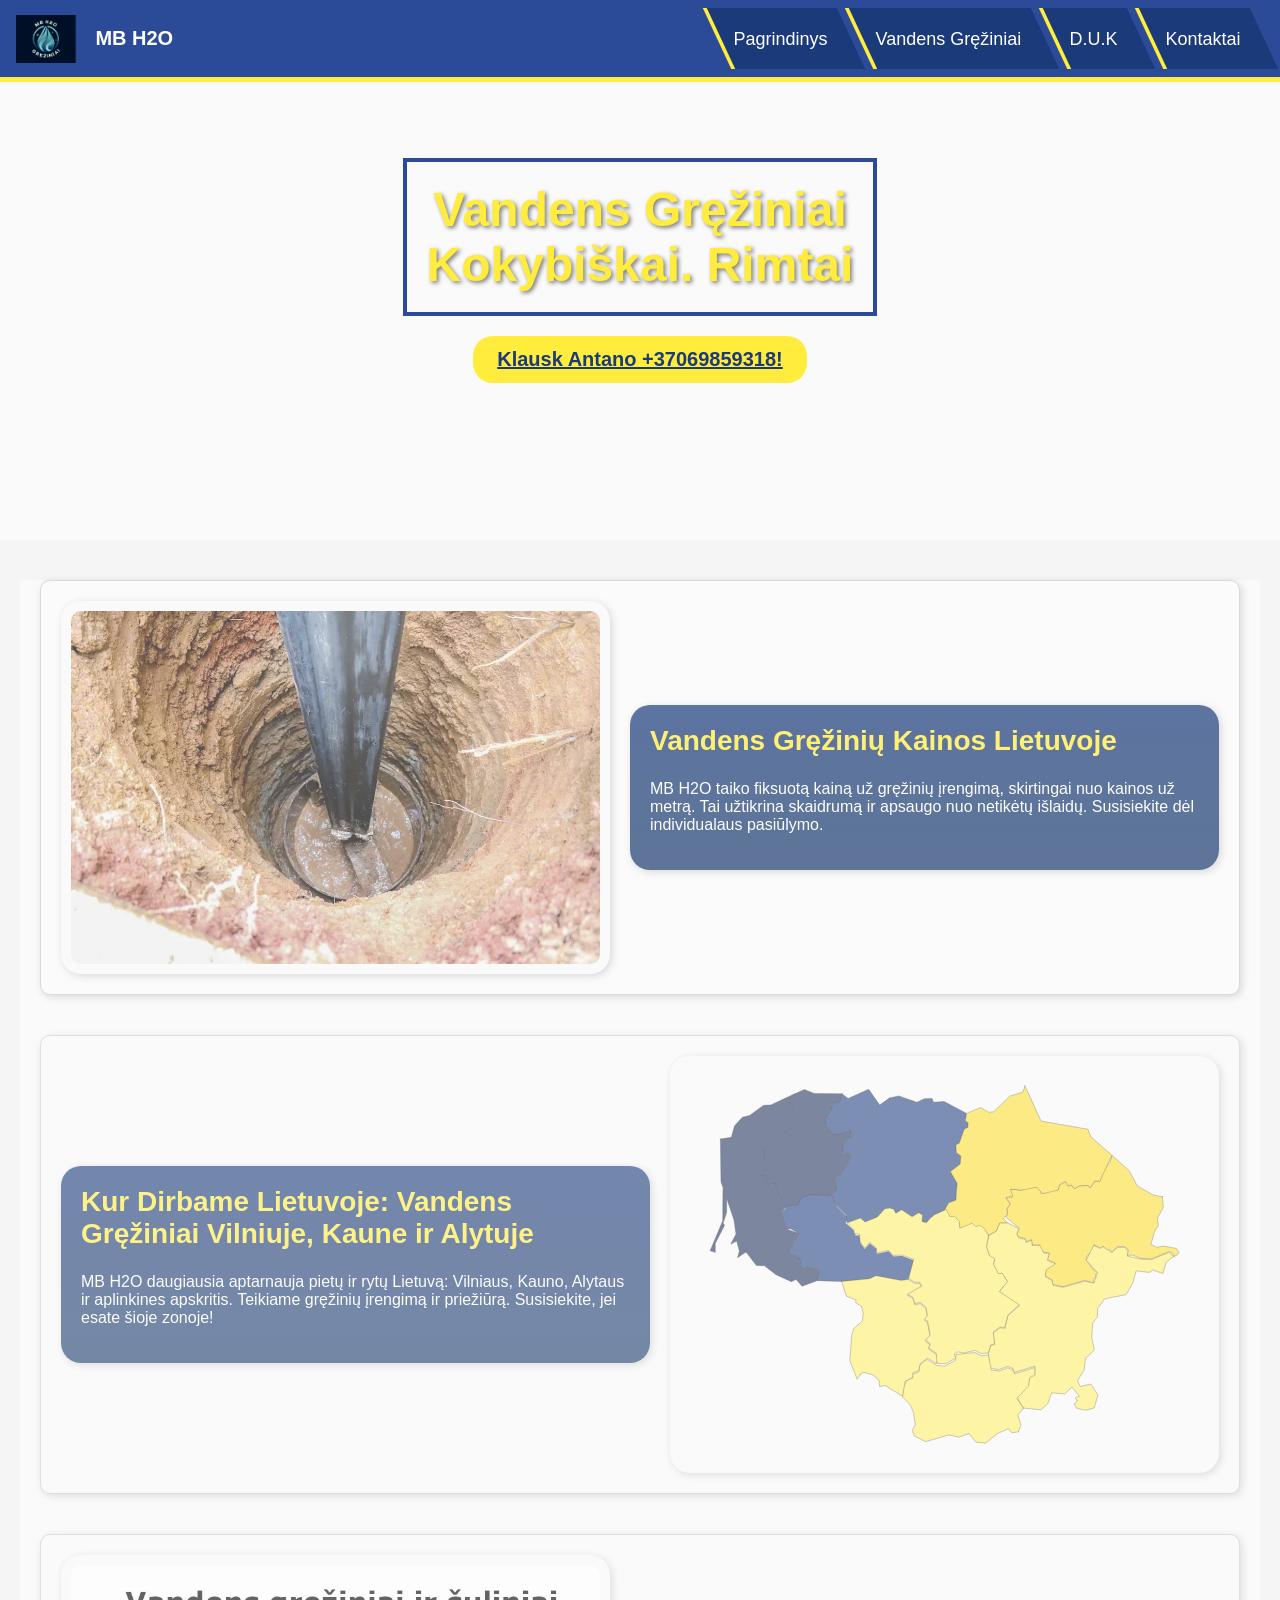
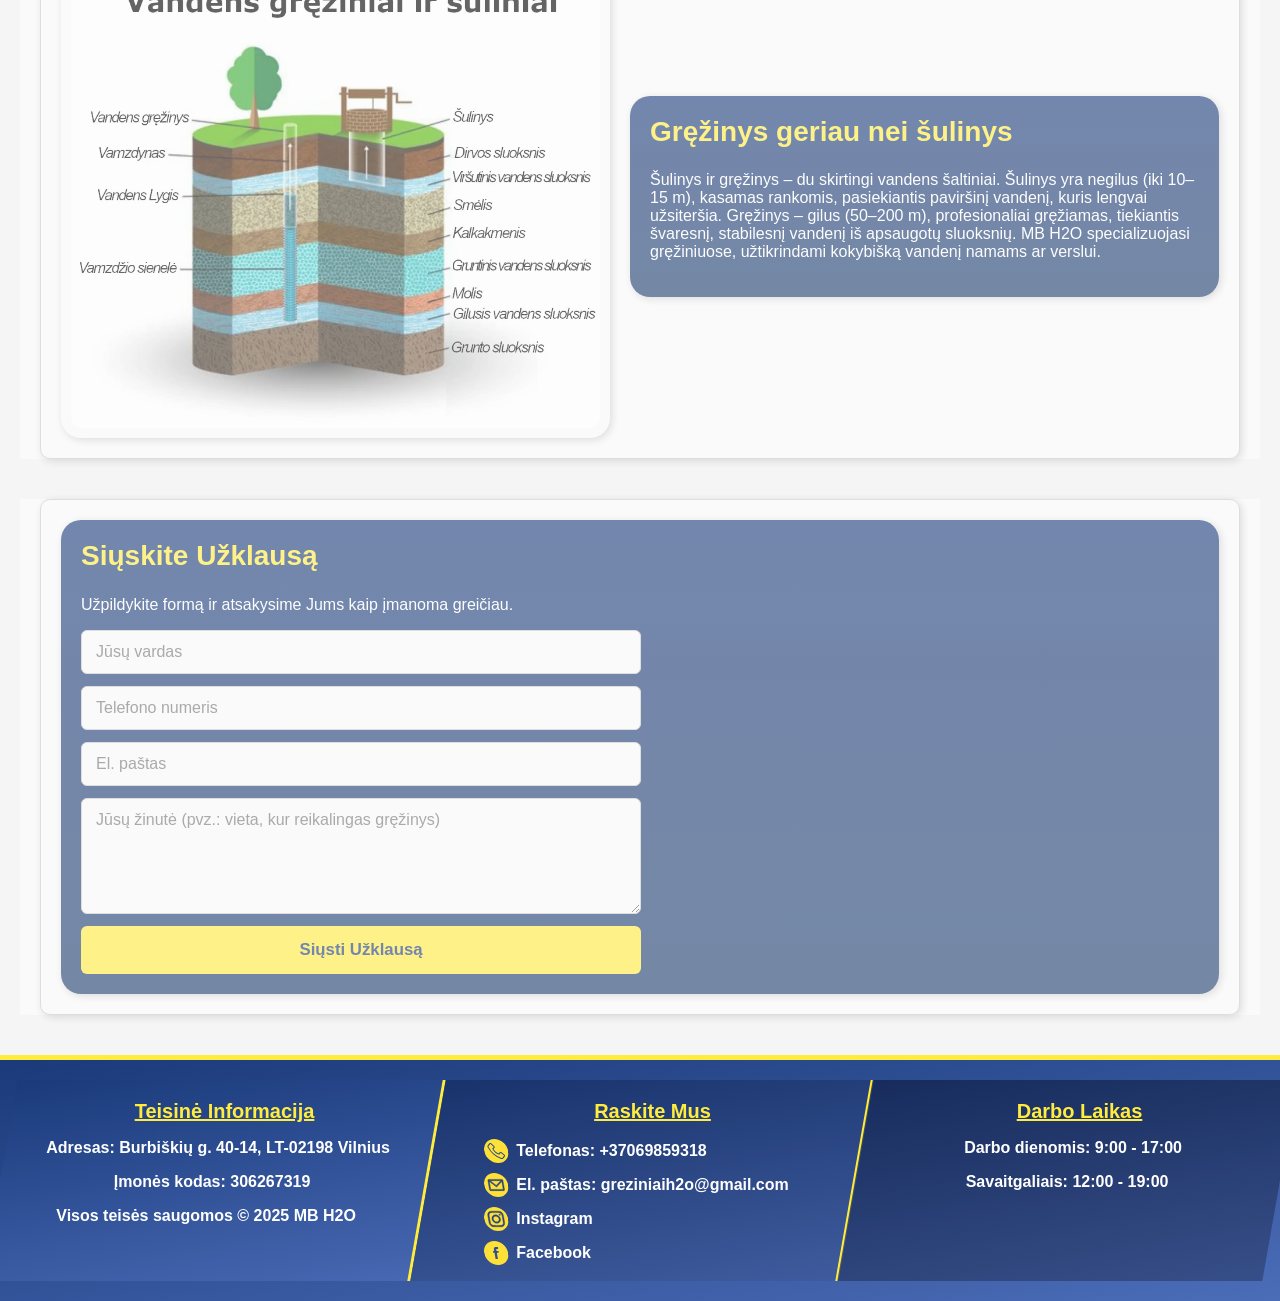
==== index.html @ 1c76504a "MB H2O website rescued from mb-h2o.lt hosting Static mirror of the original site with php links conv" ====
<!DOCTYPE html>
<html lang="lt">
<head>
    <meta charset="UTF-8">
    <meta name="viewport" content="width=device-width, initial-scale=1.0">
    <title>MB H2O | Vandens Gręžiniai pigia kaina (pigiai) Lietuvoje.</title>
    <meta name="description" content="MB H2O teikia profesionalius vandens gręžinių įrengimo paslaugas pietų ir rytų Lietuvoje.
        Fiksuotos kainos, švarus vanduo namams ir verslui. Susisiekite!">
    <link rel="stylesheet" href="styles.css?v=1784762418">
</head>
<body>
    <header id="header">
    <div class="logo">
        <img src="assets/images/logo.png" alt="MB H2O Logo">
        <h1>MB H2O</h1>
    </div>
    <nav>
        <div class="menu-toggle">
            <img src="assets/images/icons/menu-icon.svg" alt="Menu Toggle">
        </div>
        <ul>
            <li><a href="index.html#home"><span>Pagrindinys</span></a></li>
            <li><a href="index.html#services"><span>Vandens Gręžiniai</span></a></li>
            <li><a href="faq.html#faq"><span>D.U.K</span></a></li>
            <li><a href="index.html#contact"><span>Kontaktai</span></a></li>
        </ul>
    </nav>
</header>
    <main id="home">
        <section class="hero">
            <div class="hero-title">Vandens Gręžiniai<br>Kokybiškai. Rimtai</div>
            <a href="tel:+37069859318" class="call-to-action">Klausk Antano +37069859318!</a>
        </section>

        <section class="sections" id="services">
            <div class="section-container scale-up-section">
    <div class="section">
        <div class="media">
            <div class="media-container">
                <img src="assets/images/well-prices.webp" alt="Vandens Gręžinių Kainos Lietuvoje" class="animate-scale-up animate-slide-in-right">
            </div>
        </div>
        <div class="text-content">
            <h2 class="animate-slide-in-left">Vandens Gręžinių Kainos Lietuvoje</h2>
            <p class="animate-slide-in-bottom">MB H2O taiko fiksuotą kainą už gręžinių įrengimą, skirtingai nuo kainos už metrą. Tai užtikrina skaidrumą ir apsaugo nuo netikėtų išlaidų. Susisiekite dėl individualaus pasiūlymo.</p>
        </div>
    </div>
</div>
<div class="section-container scale-up-section">
    <div class="section">
        <div class="media">
            <div class="media-container">
                <img src="assets/images/map.svg" alt="Kur Dirbame Lietuvoje: Vandens Gręžiniai Vilniuje, Kaune ir Alytuje" class="animate-scale-up animate-slide-in-left">
            </div>
        </div>
        <div class="text-content">
            <h2 class="animate-slide-in-right">Kur Dirbame Lietuvoje: Vandens Gręžiniai Vilniuje, Kaune ir Alytuje</h2>
            <p class="animate-slide-in-bottom">MB H2O daugiausia aptarnauja pietų ir rytų Lietuvą: Vilniaus, Kauno, Alytaus ir aplinkines apskritis. Teikiame gręžinių įrengimą ir priežiūrą. Susisiekite, jei esate šioje zonoje!</p>
        </div>
    </div>
</div>
<div class="section-container scale-up-section">
    <div class="section">
        <div class="media">
            <div class="media-container">
                <img src="assets/images/well-differences.webp" alt="Gręžinys geriau nei šulinys" class="animate-scale-up animate-slide-in-left">
            </div>
        </div>
        <div class="text-content">
            <h2 class="animate-slide-in-right">Gręžinys geriau nei šulinys</h2>
            <p class="animate-slide-in-bottom">Šulinys ir gręžinys – du skirtingi vandens šaltiniai. Šulinys yra negilus (iki 10–15 m), kasamas rankomis, pasiekiantis paviršinį vandenį, kuris lengvai užsiteršia. Gręžinys – gilus (50–200 m), profesionaliai gręžiamas, tiekiantis švaresnį, stabilesnį vandenį iš apsaugotų sluoksnių. MB H2O specializuojasi gręžiniuose, užtikrindami kokybišką vandenį namams ar verslui.</p>
        </div>
    </div>
</div>
        </section>

        <section class="sections" id="uzklausa">
            <div class="section-container scale-up-section">
                <div class="section">
                    <div class="text-content" style="width: 100%;">
                        <h2>Siųskite Užklausą</h2>
                        <p>Užpildykite formą ir atsakysime Jums kaip įmanoma greičiau.</p>
                        <form class="contact-form" action="https://formsubmit.co/greziniaih2o@gmail.com" method="POST">
                            <input type="hidden" name="_subject" value="Užklausa iš mb-h2o.lt svetainės">
                            <input type="hidden" name="_template" value="table">
                            <input type="hidden" name="_next" value="https://mb-h2o.lt/aciu.html">
                            <input type="text" name="Vardas" placeholder="Jūsų vardas" required>
                            <input type="tel" name="Telefonas" placeholder="Telefono numeris">
                            <input type="email" name="El_pastas" placeholder="El. paštas" required>
                            <textarea name="Zinute" placeholder="Jūsų žinutė (pvz.: vieta, kur reikalingas gręžinys)" rows="5" required></textarea>
                            <button type="submit" class="contact-form-submit">Siųsti Užklausą</button>
                        </form>
                    </div>
                </div>
            </div>
        </section>
        <style>
            .contact-form { display: flex; flex-direction: column; gap: 12px; max-width: 560px; margin-top: 16px; }
            .contact-form input, .contact-form textarea {
                padding: 12px 14px; border: 1px solid #ccc; border-radius: 6px;
                font-family: inherit; font-size: 1rem; background: #fafafa;
            }
            .contact-form input:focus, .contact-form textarea:focus { outline: 2px solid #2b4b99; background: #ffffff; }
            .contact-form-submit {
                padding: 14px 20px; border: none; border-radius: 6px; cursor: pointer;
                background: #FFEC3D; color: #1a3a7a; font-weight: bold; font-size: 1.05rem;
            }
            .contact-form-submit:hover { background: #2b4b99; color: #ffffff; }
        </style>
    </main>

    <footer id="contact">
    <div class="footer-wrapper">
        <div class="footer-column">
            <h3>Teisinė Informacija</h3>
            <p>Adresas: Burbiškių g. 40-14, LT-02198 Vilnius</p>
            <p>Įmonės kodas: 306267319</p>
            <p>Visos teisės saugomos © 2025 MB H2O</p>
        </div>

        <div class="footer-column">
            <h3>Raskite Mus</h3>
            <ul>
                <li><img src="assets/images/icons/phone-svgrepo-com.svg" alt="Phone Icon" class="footer-icon">Telefonas: +37069859318</li>
                <li><img src="assets/images/icons/email-1-svgrepo-com.svg" alt="Email Icon" class="footer-icon"><a href="mailto:greziniaih2o@gmail.com" target="_blank" rel="noopener noreferrer">El. paštas: greziniaih2o@gmail.com</a></li>
                <li><img src="assets/images/icons/instagram-svgrepo-com.svg" alt="Instagram Icon" class="footer-icon"><a href="https://www.instagram.com/mbh2ogreziniai/#" target="_blank">Instagram</a></li>
                <li><img src="assets/images/icons/facebook-round-svgrepo-com.svg" alt="Facebook Icon" class="footer-icon"><a href="https://facebook.com/yourprofile">Facebook</a></li>
            </ul>
        </div>
        <div class="footer-column">
            <h3>Darbo Laikas</h3>
            <p>Darbo dienomis: 9:00 - 17:00</p>
            <p>Savaitgaliais: 12:00 - 19:00</p>
        </div>
    </div>
</footer>
    <script src="scripts.js?v=1784762418"></script>
    <script data-goatcounter="https://mbh2o.goatcounter.com/count" async src="https://gc.zgo.at/count.js"></script>
</body>
</html>
---- styles.css ----
/* Global styles */
html {
    scroll-behavior: smooth;
}

body {
    margin: 0;
    padding: 0;
    font-family: Arial, sans-serif;
    background-color: #f5f5f5; /* Slightly grayish white for side margins */
    color: #333;
}

/* Header */
header {
    position: fixed;
    top: 0;
    left: 0;
    width: 100%;
    background-color: #2b4b99; /* Less saturated navy blue */
    color: white;
    padding: 8px 16px; /* Reduced padding for smaller height */
    display: flex;
    justify-content: space-between;
    align-items: center;
    transition: opacity 0.3s ease;
    z-index: 1000;
    border-bottom: 5px solid #FFEC3D; /* Brighter yellow border */
    box-sizing: border-box; /* Include padding/borders in size */
    min-width: 100%; /* Ensure full width */
}

header.hidden {
    opacity: 0;
    pointer-events: none;
}

.logo {
    display: flex;
    align-items: center;
}

.logo img {
    height: 48px; /* Reduced logo height */
    margin-right: 12px;
}

.logo h1 {
    margin: 0;
    font-size: 20px; /* Reduced font size */
}

nav {
    flex: 0 1 auto; /* Allow nav to shrink if needed */
    max-width: 50%; /* Limit nav width to avoid squeezing logo */
    overflow: visible; /* Prevent clipping */
    position: relative; /* For absolute positioning of dropdown */
}

nav ul {
    list-style: none;
    margin: 0;
    padding: 0;
    display: flex;
    flex-wrap: wrap; /* Allow buttons to wrap if needed */
    overflow: visible; /* Prevent clipping */
}

nav ul li {
    margin-left: 8px; /* Reduced margin for more space */
}

nav ul li a {
    color: white;
    text-decoration: none;
    font-size: 18px; /* Increased font size */
    background-color: #1a3a7a; /* Darker blue background */
    border-left: 4px solid #FFEC3D; /* Yellow left border */
    padding: 8px 24px 8px 12px; /* Increased horizontal padding */
    transform: skewX(25deg); /* Left-leaning effect */
    display: inline-block;
    height: 45px; /* 70% of header height (~64px) */
    line-height: 45px; /* Center text vertically */
    vertical-align: middle;
}

nav ul li:last-child a {
    border-left: 4px solid #FFEC3D; /* Yellow left border */
    transform: skewX(25deg); /* Keep left-leaning skew */
    padding: 8px 24px 8px 12px; /* Match increased padding */
    height: 45px; /* Match reduced height */
    line-height: 45px; /* Match vertical centering */
}

nav ul li a span {
    display: inline-block;
    transform: skewX(-25deg); /* Counter skew for upright text */
    vertical-align: middle;
}

nav ul li:last-child a span {
    transform: skewX(-25deg); /* Consistent counter skew for upright text */
}

nav ul li a:hover {
    font-weight: bold;
    background-color: #0f2a5a; /* Slightly darker on hover */
}

.menu-toggle {
    display: none; /* Hidden by default (visible on mobile) */
}

.menu-toggle img {
    width: 32px;
    height: 32px;
    cursor: pointer;
}

/* Hero section */
.hero {
    position: relative;
    height: 60vh;
    background: url('assets/images/cover.jpg?v=<?php echo time(); ?>') no-repeat center center/cover; /* Updated cover image with cache-busting */
    display: flex;
    flex-direction: column; /* Stack title and call-to-action vertically */
    justify-content: center;
    align-items: center;
    text-align: center;
    max-width: 1400px; /* Limit width on desktop */
    margin: 0 auto; /* Center with side margins */
    background-color: #fafafa; /* Main content off-white */
}

.hero-title {
    color: #FFEC3D; /* Brighter yellow */
    font-size: 48px;
    font-weight: bold;
    border: 4px solid #2b4b99; /* Less saturated navy blue */
    padding: 20px;
    text-shadow: 2px 2px 4px rgba(0, 0, 0, 0.5); /* Slight shadow */
    background-color: transparent; /* Fully transparent */
}

.call-to-action {
    background-color: #FFEC3D; /* Yellow background */
    color: #1a3a7a; /* Darker blue text */
    font-size: 20px; /* Readable font size */
    padding: 12px 24px; /* Increased padding */
    border-radius: 20px; /* Rounded rectangle */
    margin-top: 20px; /* Space below title */
    display: inline-block; /* Fit content width */
    cursor: pointer; /* Indicate interactivity */
    font-weight: bold; /* Bold text */
}

/* Sections */
.sections, .faq-sections {
    max-width: 1200px;
    margin: 40px auto;
    padding: 0 20px;
    background-color: #fafafa; /* Main content off-white */
}

.section-container, .faq-container {
    background-color: #fafafa;
    border: 1px solid #ccc; /* Subtle border */
    border-radius: 10px;
    padding: 20px;
    box-shadow: 2px 2px 8px rgba(0, 0, 0, 0.2); /* Slight shadow */
    transition: opacity 0.3s ease; /* Smooth fade effect */
    margin-bottom: 40px; /* Space between sections */
    background-size: cover; /* Cover the container with background image */
    background-position: center; /* Center the image */
    background-repeat: no-repeat; /* No tiling */
    position: relative;
    overflow: visible; /* Allow content to expand without clipping */
}

.section-container::before, .faq-container::before {
    content: '';
    position: absolute;
    top: 0;
    left: 0;
    width: 100%;
    height: 100%;
    background: inherit; /* Inherit the background image */
    opacity: 0.1; /* Very light transparency */
    z-index: -1; /* Place behind content */
    border-radius: 10px; /* Match container border radius */
}

.section-container.animate {
    animation: scale-up-section 0.25s ease-out forwards;
}

.section-container:nth-child(odd) .section {
    flex-direction: row; /* Text left, media right */
}

.section-container:nth-child(even) .section {
    flex-direction: row-reverse; /* Text right, media left */
}

.section {
    display: flex; /* Enables side-by-side */
    flex-direction: row; /* Default: media left, text right */
    align-items: center; /* Vertically center content */
    justify-content: space-between; /* Space between media and text */
    gap: 20px; /* Space between elements */
    flex-wrap: wrap; /* Allow wrapping if needed */
}

/* Optional: Alternate order on desktop for visual variety */
.section-container:nth-child(even) .section {
    flex-direction: row-reverse; /* Text left, media right on even sections */
}

/* Ensure media and text take up roughly half the width on desktop */
.media, .text-content {
    flex: 1; /* Equal width */
    min-width: 0; /* Prevent overflow issues */
}

.text-content {
     background: linear-gradient(to bottom, #1a3a7a, #1c3c6e);
}

.media-container {
    background-color: #fafafa; /* White rounded rectangle */
    border-radius: 20px;
    padding: 10px;
    min-height: 350px; /* Reduced min-height */
    box-shadow: 2px 2px 8px rgba(0, 0, 0, 0.2); /* Slight shadow */
    display: flex;
    align-items: center;
    justify-content: center;
    position: relative;
}

.media img, .media video {
    width: 100%;
    height: auto;
    border-radius: 10px;
}

.carousel {
    position: relative;
    overflow: hidden;
    width: 100%;
    height: 300px; /* Fixed height for carousel */
}

.carousel img {
    width: 100%;
    height: 100%;
    object-fit: cover; /* Crop images to fit */
    display: none;
    border-radius: 10px;
}

.carousel img.active {
    display: block;
}

.carousel-controls {
    position: absolute;
    bottom: 10px;
    left: 50%;
    transform: translateX(-50%);
    display: flex;
    gap: 8px;
}

.carousel-bullet {
    width: 10px;
    height: 10px;
    background-color: #ccc;
    border-radius: 50%;
    cursor: pointer;
    transition: background-color 0.3s ease;
}

.carousel-bullet.active {
    background-color: #2b4b99; /* Less saturated navy blue */
}

.carousel-bullet:hover {
    background-color: #FFEC3D; /* Brighter yellow */
}

.youtube-thumbnail {
    position: relative;
    cursor: pointer;
    width: 100%;
}

.youtube-thumbnail img {
    width: 100%;
    height: auto;
}

.youtube-icon {
    position: absolute;
    bottom: 10px;
    right: 10px;
    width: 48px;
    height: 48px;
    background: url('https://upload.wikimedia.org/wikipedia/commons/0/09/YouTube_play_button_icon_%282013-2017%29.svg') no-repeat center/contain;
}

.youtube-video-container {
    position: relative;
    width: 100%;
}

.youtube-close {
    position: absolute;
    top: 10px;
    right: 10px;
    width: 32px;
    height: 32px;
    background-color: #2b4b99; /* Less saturated navy blue */
    color: white;
    border-radius: 50%;
    display: flex;
    align-items: center;
    justify-content: center;
    cursor: pointer;
    font-size: 20px;
    font-weight: bold;
    border: none;
}

.youtube-close:hover {
    background-color: #FFEC3D; /* Brighter yellow */
}

.text-content {
    flex: 1;
    color: white;
    padding: 20px;
    border-radius: 20px;
    min-height: auto; /* Allow content to dictate height on PC */
    box-shadow: 2px 2px 8px rgba(0, 0, 0, 0.2); /* Slight shadow */
    box-sizing: border-box; /* Include padding/borders in size */
}

.text-content h2 {
    margin-top: 0;
    color: #FFEC3D; /* Brighter yellow */
    font-size: 28px; /* Larger title text */
}

/* Animations */
.animate-fade-in {
    opacity: 0;
    transition: opacity 0.5s ease-out;
}

.animate-fade-in.animate {
    opacity: 1;
}

.animate-slide-down {
    max-height: 0;
    opacity: 0;
}

.animate-slide-down.animate {
    animation: slide-down 0.5s ease-out forwards;
}

@keyframes scale-up-section {
    from { transform: scale(0.9); }
    to { transform: scale(1); }
}

@keyframes scale-up {
    from { transform: scale(0.8); }
    to { transform: scale(1); }
}

@keyframes slide-in-left {
    from { transform: translateX(-50px); }
    to { transform: translateX(0); }
}

@keyframes slide-in-right {
    from { transform: translateX(50px); }
    to { transform: translateX(0); }
}

@keyframes slide-in-top {
    from { transform: translateY(-50px); }
    to { transform: translateY(0); }
}

@keyframes slide-in-bottom {
    from { transform: translateY(50px); }
    to { transform: translateY(0); }
}

@keyframes fade-in {
    from { opacity: 0; }
    to { opacity: 1; }
}

@keyframes rotate-in {
    from { transform: rotate(45deg); }
    to { transform: rotate(0deg); }
}

@keyframes bounce {
    0% { transform: translateY(0); }
    40% { transform: translateY(-10px); }
    60% { transform: translateY(0); }
    80% { transform: translateY(-5px); }
    100% { transform: translateY(0); }
}

@keyframes fade-in-faq {
    from { opacity: 0; }
    to { opacity: 1; }
}

@keyframes slide-down {
    from { max-height: 0; opacity: 0; }
    to { max-height: 500px; opacity: 1; }
}

.faq-foldout-icon {
    width: 24px; /* Default size for desktop */
    height: 24px;
    max-width: 24px; /* Prevent oversized scaling */
    max-height: 24px;
    vertical-align: middle; /* Align with question text */
    margin-left: 10px; /* Space from question */
    transition: transform 0.3s ease; /* Smooth rotation for expanded state */
}

.faq-foldout-icon.expanded {
    transform: rotate(180deg); /* Rotate arrow when FAQ is expanded */
}

/* Ensure FAQ question container aligns content properly */
.faq-question-container {
    display: flex;
    align-items: center; /* Vertically center question and icon */
    justify-content: space-between; /* Space out question and icon */
    padding: 10px 15px; /* Consistent padding */
    cursor: pointer; /* Indicate clickability */
}

/* Optional: Ensure FAQ container doesn't stretch icons */
.faq-container {
    box-sizing: border-box; /* Prevent padding/border from affecting size */
}

/* Footer */
footer {
    background: linear-gradient(170deg, #1a3a7a, #4b6cb7) !important; /* Base gradient matching lightest column */
    color: white;
    padding: 20px 0; /* Adjusted padding for full-width */
    display: flex;
    justify-content: center; /* Center the wrapper */
    text-align: center;
    border-top: 5px solid #FFEC3D; /* Brighter yellow border */
    font-weight: bold; /* Bolder text */
    width: 100%; /* Full viewport width */
    margin: 0; /* Remove margin for full-width effect */
}

.footer-wrapper {
    max-width: 1400px; /* Constrain content width */
    width: 100%;
    display: flex;
    justify-content: space-between;
}

.footer-column {
    flex: 1;
    padding: 20px 20px 0; /* Add padding-top to push content down */
    position: relative;
    transform: skewX(-10deg); /* Skew right side by 10° */
    background-color: transparent; /* Transparent to show footer gradient */
}

.footer-column:nth-child(1) {
    background: linear-gradient(170deg, rgba(26, 58, 122, 0.8), rgba(75, 108, 183, 0.8)) !important; /* Semi-transparent lightest gradient */
}

.footer-column:nth-child(2) {
    background: linear-gradient(170deg, rgba(22, 47, 101, 0.8), rgba(63, 90, 154, 0.8)) !important; /* Semi-transparent darker gradient */
}

.footer-column:nth-child(3) {
    background: linear-gradient(170deg, rgba(18, 36, 80, 0.8), rgba(51, 72, 125, 0.8)) !important; /* Semi-transparent darkest gradient */
}

.footer-column:not(:last-child) {
    border-right: 3px solid #FFEC3D; /* Yellow vertical divider */
}

.footer-column h3, .footer-column p, .footer-column ul {
    transform: skewX(10deg); /* Counter-skew content to remain upright */
}

.footer-column ul li {
    margin-bottom: 10px;
    display: flex;
    align-items: center;
}

.footer-column ul li a {
    color: white;
    text-decoration: none;
    font-weight: bold; /* Bolder links */
}

.footer-icon {
    width: 24px !important; /* Explicit size to prevent scaling */
    height: 24px !important; /* Explicit size to prevent scaling */
    margin-right: 8px;
    vertical-align: middle;
    transform: skewX(10deg); /* Counter-skew icons to remain upright */
    object-fit: contain; /* Ensure icons don't distort */
}

.footer-column h3 {
    color: #FFEC3D; /* Brighter yellow */
    font-size: 20px;
    margin: 0 0 10px 0;
    font-weight: bold;
    text-decoration: underline; /* Underline titles */
}

/* Mobile responsiveness */
@media (max-width: 768px) {

    /* Fresh Mobile Nav: Full-width dropdown below header */
    .menu-toggle {
        display: block; /* Show hamburger */
        order: 2; /* Push to right in flex header */
    }

    .hero, footer, header {
        max-width: 100%; /* Full width on mobile */
        margin: 0;
    }

    .sections, .faq-sections {
        padding: 0 10px;
    }

    .faq-container {
        flex-direction: column; /* Stack image above text */
    }

    .section {
        flex-direction: column !important; /* Stack vertically, overriding any row or row-reverse */
        align-items: stretch; /* Stretch to full width */
        justify-content: flex-start; /* Start from top */
        gap: 20px; /* Vertical space between media and text */
    }

    /* Text below */
    .text-content {
        width: 100%; /* Full width */
    }

    /* Optional: Adjust sizes for mobile readability */
    .text-content h2 {
        font-size: 24px; /* Example: Smaller heading */
    }

    .text-content p {
        font-size: 16px; /* Example: Smaller text */
    }

    /* Make media full-width and on top */
    .media {
        width: 100%; /* Full width */
        margin-bottom: 20px; /* Space below media */
        order: -1; /* Explicitly force media to top (redundant but safe if order changes) */
    }

    .media-container {
        min-height: auto; /* Remove min-height on mobile */
    }

    .carousel {
        height: 200px; /* Smaller fixed height for mobile */
    }

    .text-content {
        width: 100%; /* Full width for text */
        min-height: 200px; /* Smaller min-height on mobile */
    }

    .carousel, .youtube-thumbnail {
        min-height: auto; /* Remove min-height on mobile */
    }

    .logo img {
        height: 36px; /* Further reduced for mobile */
    }

    .logo h1 {
        font-size: 16px; /* Further reduced for mobile */
    }

    nav {
        position: static; /* Reset to flow naturally in header flex */
        flex: 0 0 auto; /* Don't grow/shrink */
        max-width: none; /* Ignore desktop 50% */
    }

    nav ul {
        display: none; /* Hidden by default */
        position: absolute; /* Break out of parent flow */
        top: 100%; /* Directly below header */
        left: 0; /* Start at viewport left edge */
        width: 100vw; /* Full screen width */
        margin: 0;
        padding: 0 0 10px 0; /* Add bottom padding to prevent cut-off */
        background-color: #2b4b99; /* Match header bg */
        flex-direction: column;
        z-index: 999; /* Above body, below header */
        box-shadow: 0 2px 10px rgba(0, 0, 0, 0.3); /* Subtle drop shadow for depth */
        overflow: visible; /* No clipping */
    }

    nav.open ul {
        display: flex; /* Show as flex column */
    }

    nav ul li {
        margin: 0;
        width: 100%; /* Full width items */
        border-bottom: 1px solid #FFEC3D; /* Small yellow divider */
    }

    nav ul li:last-child {
        border-bottom: none;
    }

    nav ul li a {
        display: block; /* Full-width links */
        width: 100%;
        padding: 15px 20px; /* Generous touch targets */
        font-size: 16px; /* Readable */
        background-color: transparent; /* No bg, inherit from ul */
        border-left: none; /* Remove yellow border on mobile */
        border-radius: 0; /* No rounding */
        transform: none; /* No skew */
        height: auto;
        line-height: 1.4; /* Natural text */
        text-align: left; /* Align left for list feel */
        box-sizing: border-box;
    }

    nav ul li a:last-child {
        border-left: none; /* Remove yellow border on mobile */
    }

    nav ul li a span {
        transform: none; /* No counter-skew */
        display: block; /* Stack if needed, but inline here */
    }

    nav ul li a:hover {
        background-color: rgba(255, 255, 255, 0.1); /* Subtle hover */
    }

    /* Ensure header allows absolute child to escape */
    header {
        overflow: visible !important;
        position: fixed; /* Keep fixed */
    }

    /* Close menu on outside click (optional enhancement) */
    body.menu-open {
        overflow: hidden; /* Prevent body scroll when menu open */
    }

    .hero-title {
        font-size: 32px;
        padding: 15px;
    }

    .call-to-action {
        font-size: 16px; /* Smaller font size for mobile */
        padding: 10px 20px; /* Increased padding for mobile */
        margin-top: 15px; /* Reduced margin for mobile */
        color: #1a3a7a; /* Darker blue text */
    }

    .youtube-icon {
        width: 36px;
        height: 36px;
    }

    .youtube-close {
        width: 24px;
        height: 24px;
        font-size: 16px;
    }

    .faq-foldout-icon {
        width: 20px; /* Smaller for mobile */
        height: 20px;
        max-width: 20px;
        max-height: 20px;
        margin-left: 8px; /* Slightly less spacing */
    }

    .footer-icon {
        width: 20px !important; /* Explicit size for mobile */
        height: 20px !important; /* Explicit size for mobile */
        transform: none; /* Remove skew on mobile */
    }

    .footer-column:not(:last-child) {
        border-right: none; /* Remove dividers on mobile */
    }

    .footer-column h3 {
        font-size: 18px; /* Slightly smaller on mobile */
        transform: none; /* Remove skew on mobile */
    }

    .footer-column {
        transform: none; /* Remove skew on mobile */
        background: transparent !important; /* Ensure no gradient on mobile */
        padding: 15px 10px 0; /* Reduced padding-top for mobile */
    }

    .footer-column p, .footer-column ul {
        transform: none; /* Remove counter-skew on mobile */
    }

    .faq-question-container h2 {
        font-size: 20px; /* Smaller font size for mobile */
    }

    .faq-answer {
        font-size: 16px; /* Smaller font size for mobile */
    }

    footer {
        background: #2b4b99 !important; /* Solid blue on mobile */
    }

    .footer-wrapper {
        flex-direction: column; /* Stack columns vertically on mobile */
        padding: 0 10px; /* Adjusted padding for mobile */
    }
}
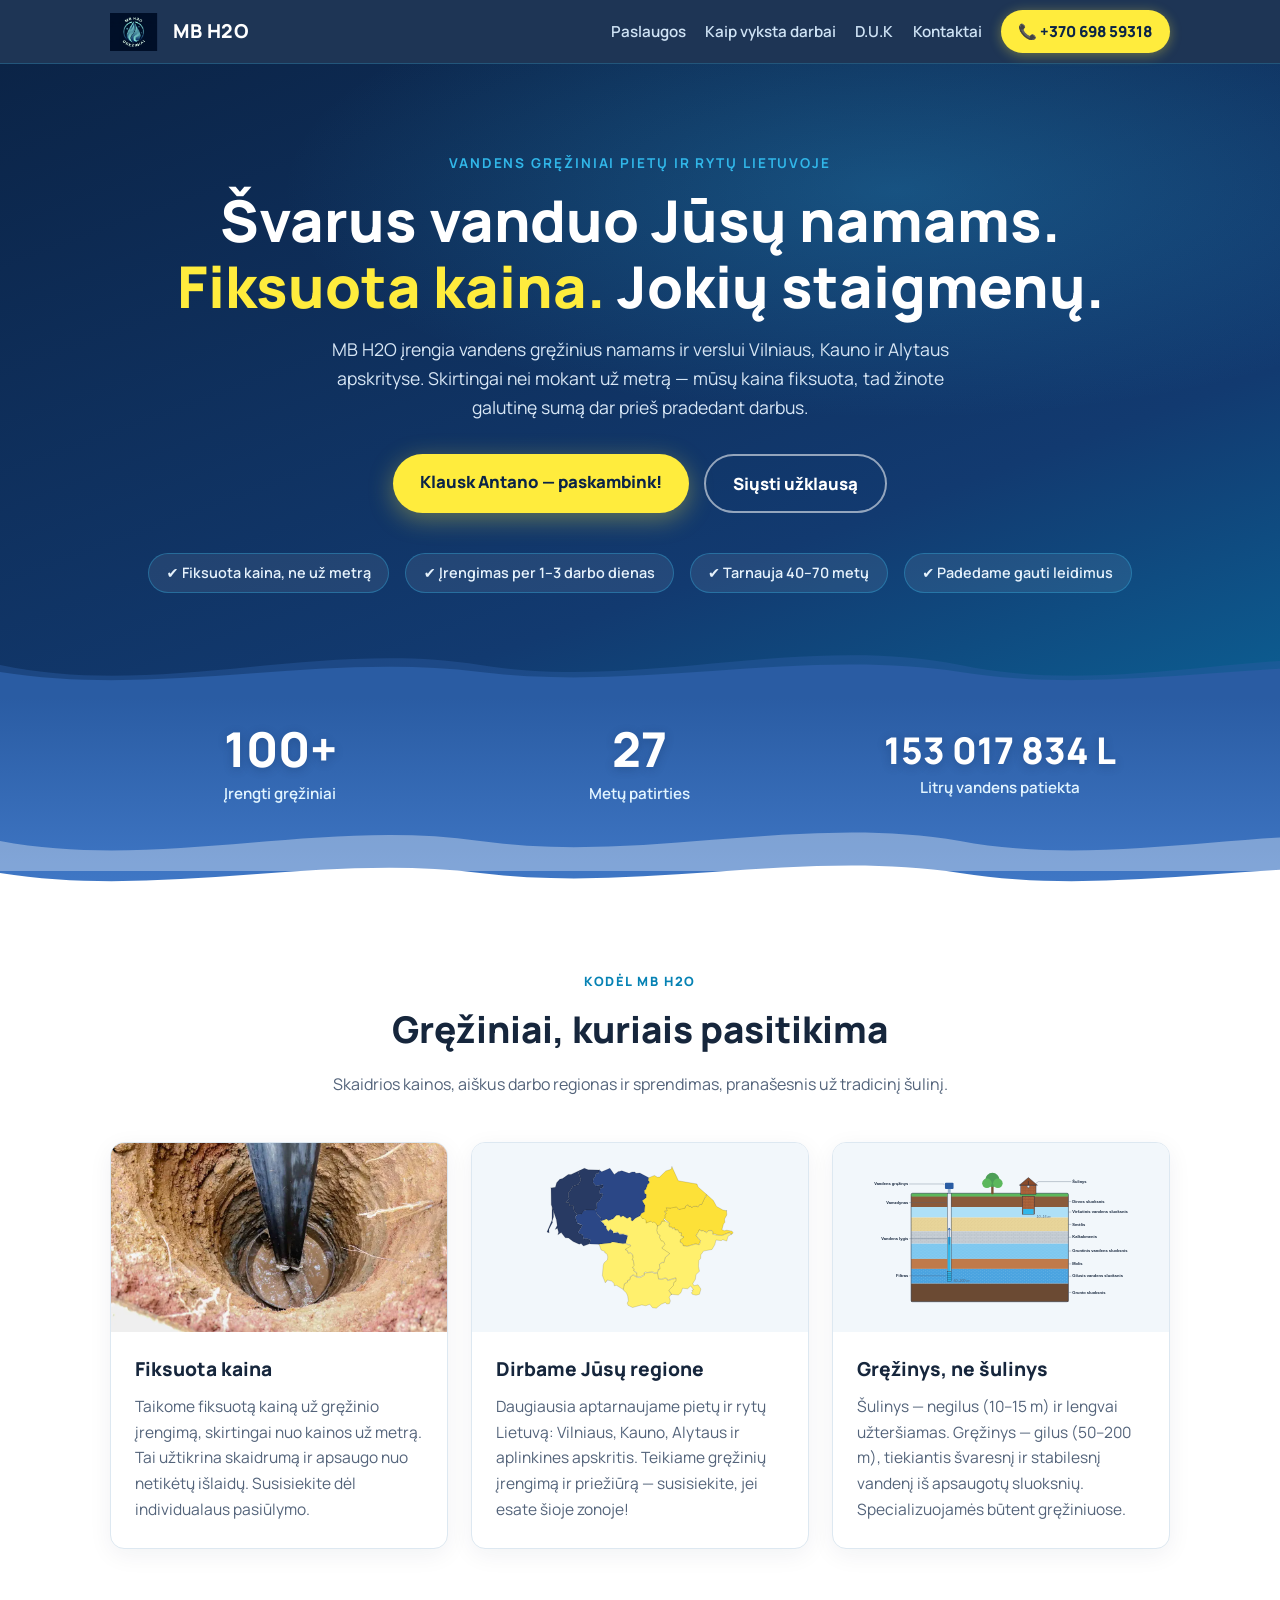
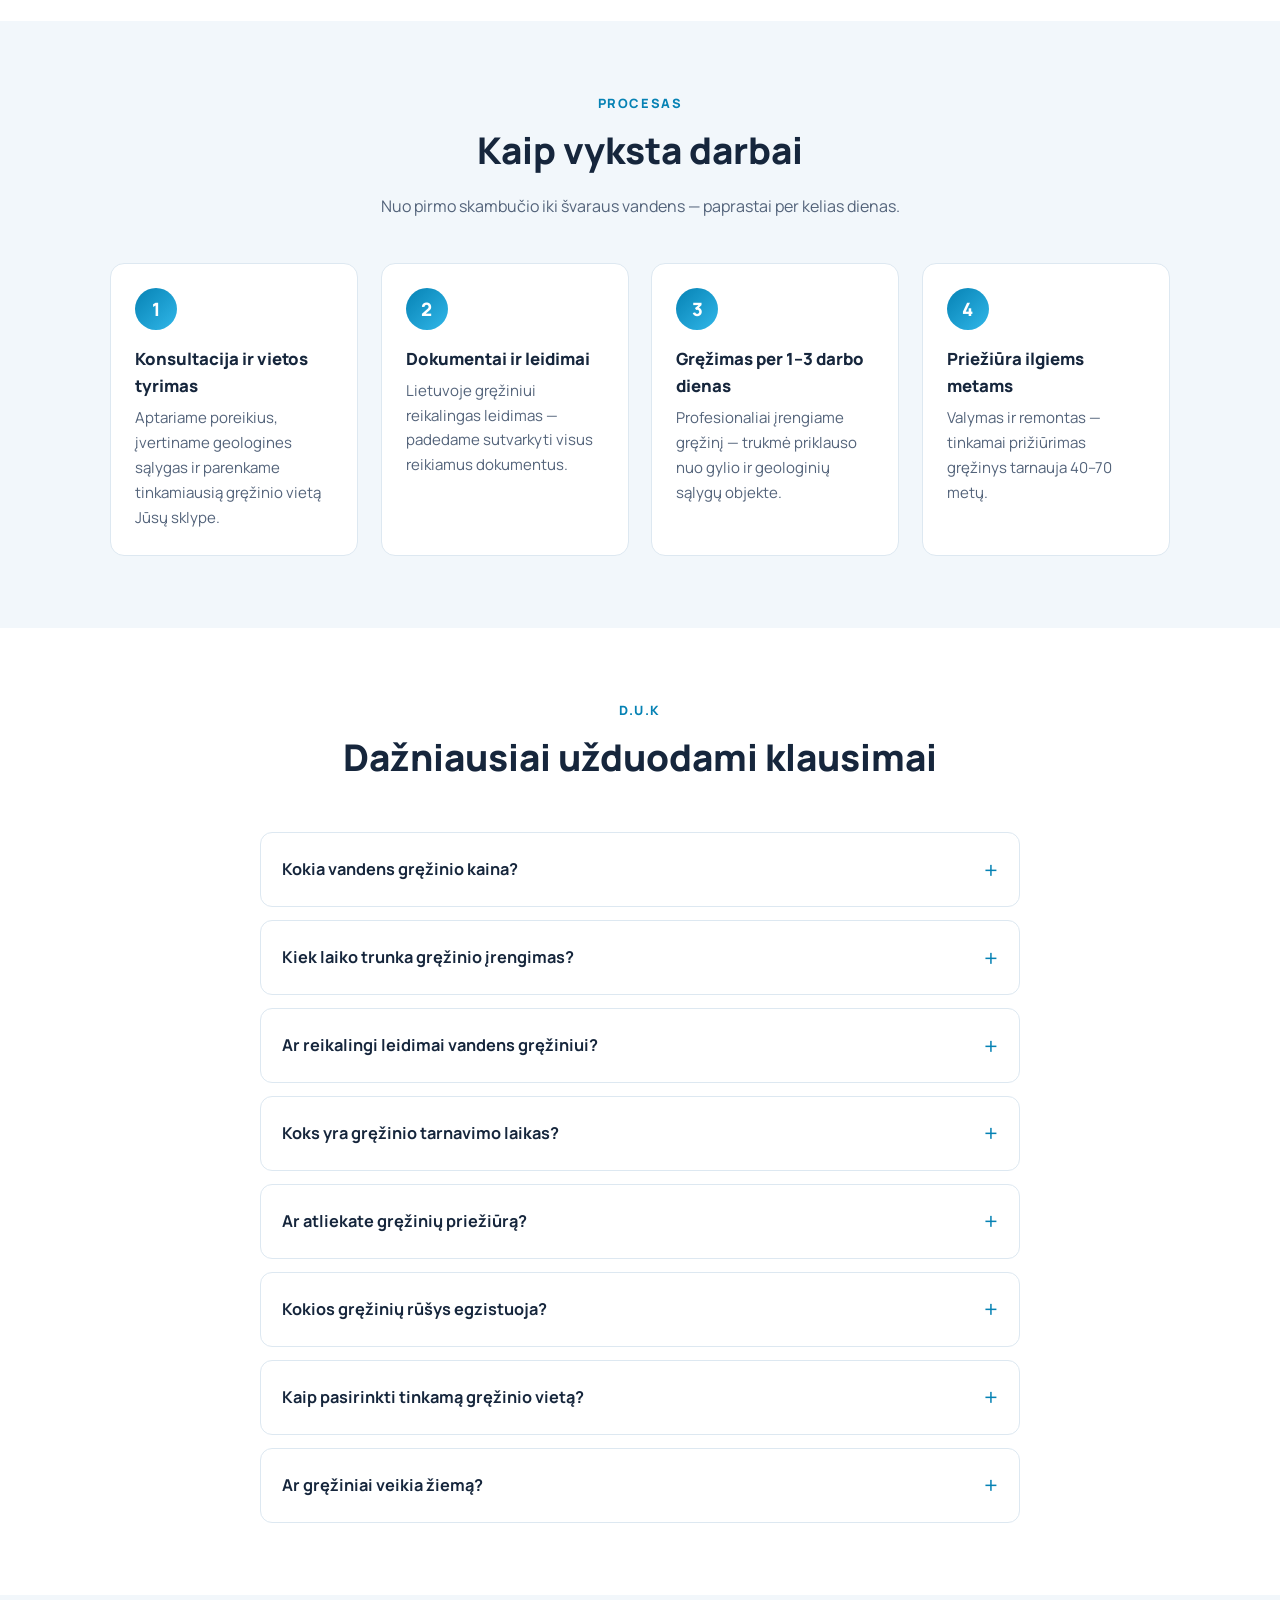
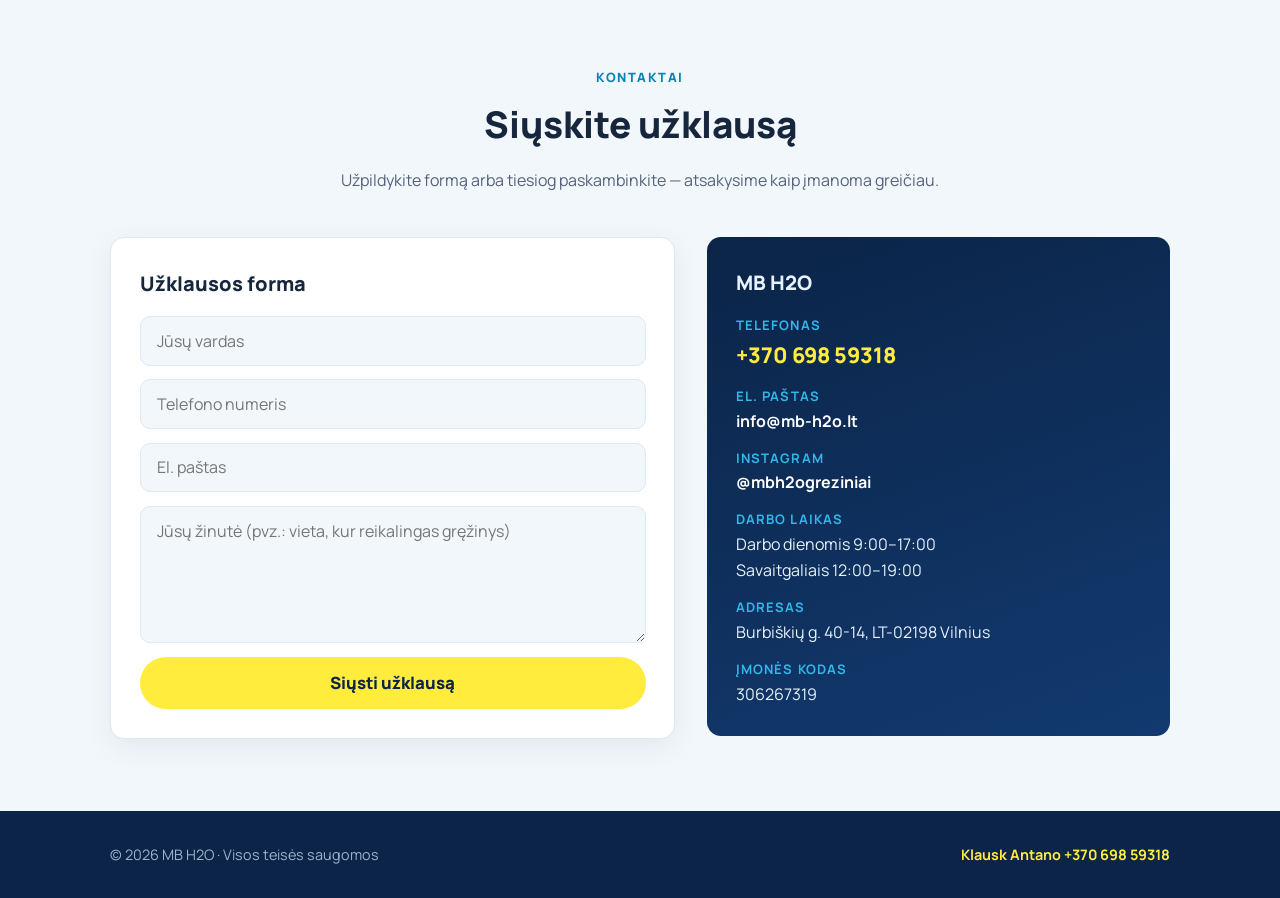
==== commit b51ee3a5: "Promote remake to site root; archive old site - remake/index.html -> index.html with asset paths fix" ====
--- a/index.html
+++ b/index.html
@@ -1,140 +1,471 @@
 <!DOCTYPE html>
 <html lang="lt">
 <head>
-    <meta charset="UTF-8">
-    <meta name="viewport" content="width=device-width, initial-scale=1.0">
-    <title>MB H2O | Vandens Gręžiniai pigia kaina (pigiai) Lietuvoje.</title>
-    <meta name="description" content="MB H2O teikia profesionalius vandens gręžinių įrengimo paslaugas pietų ir rytų Lietuvoje.
-        Fiksuotos kainos, švarus vanduo namams ir verslui. Susisiekite!">
-    <link rel="stylesheet" href="styles.css?v=1784762418">
+<meta charset="UTF-8">
+<meta name="viewport" content="width=device-width, initial-scale=1.0">
+    <meta name="robots" content="noindex">
+<title>MB H2O — Vandens Gręžiniai Fiksuota Kaina | Vilnius, Kaunas, Alytus</title>
+<meta name="description" content="MB H2O — profesionalus vandens gręžinių įrengimas pietų ir rytų Lietuvoje fiksuota kaina. Švarus vanduo namams ir verslui per 1–3 darbo dienas. Klausk Antano!">
+<link rel="preconnect" href="https://fonts.googleapis.com">
+<link rel="preconnect" href="https://fonts.gstatic.com" crossorigin>
+<link href="https://fonts.googleapis.com/css2?family=Manrope:wght@400;600;700;800&display=swap" rel="stylesheet">
+<style>
+:root {
+  --navy: #0b2447;
+  --navy-2: #123a70;
+  --blue: #0682b4;
+  --aqua: #31b7e9;
+  --yellow: #ffec3d;
+  --ink: #16263c;
+  --ink-dim: #53637a;
+  --paper: #ffffff;
+  --mist: #f2f7fb;
+  --line: #dde8f1;
+  --radius: 14px;
+}
+* { margin: 0; padding: 0; box-sizing: border-box; }
+html { scroll-behavior: smooth; }
+body { font-family: "Manrope", system-ui, sans-serif; color: var(--ink); background: var(--paper); line-height: 1.65; }
+img { max-width: 100%; display: block; }
+a { color: var(--blue); text-decoration: none; }
+
+.wrap { max-width: 1100px; margin: 0 auto; padding: 0 1.25rem; }
+
+/* ---- Nav ---- */
+header {
+  position: sticky; top: 0; z-index: 50;
+  background: rgba(11, 36, 71, 0.92); backdrop-filter: blur(10px);
+  border-bottom: 1px solid rgba(49, 183, 233, 0.25);
+}
+.nav { max-width: 1100px; margin: 0 auto; padding: 0.65rem 1.25rem; display: flex; align-items: center; gap: 1.2rem; }
+.nav .brand { display: flex; align-items: center; gap: 0.6rem; margin-right: auto; color: #fff; font-weight: 800; font-size: 1.2rem; letter-spacing: 0.02em; }
+.nav .brand img { height: 38px; width: auto; }
+.nav a.link { color: #cfe3f5; font-weight: 600; font-size: 0.95rem; padding: 0.3rem 0; }
+.nav a.link:hover { color: var(--aqua); }
+.nav .call-btn {
+  background: var(--yellow); color: var(--navy); font-weight: 800; font-size: 0.95rem;
+  padding: 0.55rem 1.1rem; border-radius: 999px; white-space: nowrap;
+  box-shadow: 0 2px 12px rgba(255, 236, 61, 0.35);
+}
+.nav .call-btn:hover { transform: translateY(-1px); }
+.menu-btn { display: none; background: none; border: none; cursor: pointer; }
+.menu-btn span { display: block; width: 24px; height: 3px; background: #fff; margin: 5px 0; border-radius: 2px; }
+
+/* ---- Hero ---- */
+.hero {
+  background:
+    radial-gradient(ellipse 80% 60% at 70% 20%, rgba(49, 183, 233, 0.25), transparent 60%),
+    linear-gradient(160deg, var(--navy) 0%, var(--navy-2) 70%, var(--blue) 130%);
+  color: #fff; overflow: hidden; position: relative;
+}
+.hero-inner { max-width: 1100px; margin: 0 auto; padding: 5.5rem 1.25rem 6.5rem; text-align: center; position: relative; }
+.hero .kicker { color: var(--aqua); font-weight: 700; letter-spacing: 0.14em; text-transform: uppercase; font-size: 0.85rem; }
+.hero h1 { font-size: clamp(2.1rem, 5.5vw, 3.6rem); font-weight: 800; line-height: 1.15; margin: 0.75rem 0 1rem; }
+.hero h1 em { font-style: normal; color: var(--yellow); }
+.hero p.sub { max-width: 640px; margin: 0 auto 2rem; color: #d7e6f5; font-size: 1.1rem; }
+.hero .ctas { display: flex; gap: 0.9rem; justify-content: center; flex-wrap: wrap; }
+.btn { display: inline-block; font-weight: 800; border-radius: 999px; padding: 0.85rem 1.7rem; font-size: 1.05rem; transition: transform 0.15s; }
+.btn:hover { transform: translateY(-2px); }
+.btn.gold { background: var(--yellow); color: var(--navy); box-shadow: 0 6px 24px rgba(255, 236, 61, 0.35); }
+.btn.ghost { border: 2px solid rgba(255, 255, 255, 0.55); color: #fff; }
+.trust { display: flex; gap: 1rem; justify-content: center; flex-wrap: wrap; margin-top: 2.5rem; }
+.chip {
+  background: rgba(255, 255, 255, 0.08); border: 1px solid rgba(49, 183, 233, 0.35);
+  border-radius: 999px; padding: 0.45rem 1.1rem; font-size: 0.9rem; font-weight: 600; color: #e6f2fc;
+}
+
+/* ---- Stats band (cyan wave) ---- */
+.stats { padding: 0; position: relative; background: linear-gradient(180deg, #2a5ca3 0%, #4179c8 100%); color: #fff; }
+.stats-inner { padding: 1.6rem 0 2.6rem; }
+.stats-grid { display: grid; grid-template-columns: repeat(auto-fit, minmax(190px, 1fr)); gap: 1.2rem; text-align: center; }
+.stat .num { font-size: clamp(2.2rem, 5vw, 3rem); font-weight: 800; line-height: 1.1; color: #fff; text-shadow: 0 2px 10px rgba(11, 36, 71, 0.25); }
+.stat .lbl { color: #e2f5ff; font-weight: 600; margin-top: 0.3rem; font-size: 0.95rem; }
+.wave-edge {
+  /* anchored above the band, painting cyan crests over the navy hero */
+  position: absolute; left: 0; width: 100%; top: -51px; height: 52px; z-index: 2;
+  background-image: url('data:image/svg+xml;utf8,<svg xmlns="http://www.w3.org/2000/svg" viewBox="0 0 960 52" preserveAspectRatio="none"><path d="M0,26 C160,52 320,6 480,26 C640,46 800,2 960,26 L960,52 L0,52 Z" fill="%232a5ca3"/></svg>');
+  background-repeat: repeat-x;
+  background-size: 960px 100%;
+  animation: waveScroll 16s linear infinite;
+}
+.wave-edge.back {
+  top: -66px; height: 68px; z-index: 1; --phase: 480px;
+  background-image: url('data:image/svg+xml;utf8,<svg xmlns="http://www.w3.org/2000/svg" viewBox="0 0 960 52" preserveAspectRatio="none"><path d="M0,26 C160,52 320,6 480,26 C640,46 800,2 960,26 L960,52 L0,52 Z" fill="%232a5ca3" fill-opacity="0.45"/></svg>');
+  animation-duration: 28s; animation-direction: reverse;
+}
+.wave-edge.bottom-back {
+  top: auto; bottom: 28px; height: 60px; z-index: 1; --phase: 240px;
+  background-image: url('data:image/svg+xml;utf8,<svg xmlns="http://www.w3.org/2000/svg" viewBox="0 0 960 52" preserveAspectRatio="none"><path d="M0,26 C160,52 320,6 480,26 C640,46 800,2 960,26 L960,52 L0,52 Z" fill="%23ffffff" fill-opacity="0.35"/></svg>');
+  animation-duration: 32s;
+}
+.wave-edge.bottom {
+  position: static; margin: 0; z-index: auto;
+  background-image: url('data:image/svg+xml;utf8,<svg xmlns="http://www.w3.org/2000/svg" viewBox="0 0 960 52" preserveAspectRatio="none"><path d="M0,26 C160,52 320,6 480,26 C640,46 800,2 960,26 L960,52 L0,52 Z" fill="%23ffffff"/></svg>');
+  animation-duration: 22s; animation-direction: reverse;
+}
+.stat .num.water { font-size: clamp(1.5rem, 3.6vw, 2.3rem); padding-top: 0.45rem; }
+@keyframes waveScroll {
+  from { background-position-x: var(--phase, 0px); }
+  to { background-position-x: calc(var(--phase, 0px) + 960px); }
+}
+@media (prefers-reduced-motion: reduce) { .wave-edge { animation: none; } }
+
+/* ---- Sections ---- */
+section { padding: 4.5rem 0; }
+section.alt { background: var(--mist); }
+.sec-head { text-align: center; max-width: 640px; margin: 0 auto 2.75rem; }
+.sec-head .kicker { color: var(--blue); font-weight: 800; letter-spacing: 0.12em; text-transform: uppercase; font-size: 0.8rem; }
+.sec-head h2 { font-size: clamp(1.6rem, 3.5vw, 2.3rem); font-weight: 800; margin-top: 0.4rem; }
+.sec-head p { color: var(--ink-dim); margin-top: 0.75rem; }
+
+/* Value cards */
+.cards { display: grid; grid-template-columns: repeat(auto-fit, minmax(300px, 1fr)); gap: 1.4rem; }
+.card {
+  background: var(--paper); border: 1px solid var(--line); border-radius: var(--radius);
+  overflow: hidden; display: flex; flex-direction: column;
+  box-shadow: 0 6px 24px rgba(11, 36, 71, 0.06); transition: transform 0.2s, box-shadow 0.2s;
+}
+.card:hover { transform: translateY(-4px); box-shadow: 0 14px 34px rgba(11, 36, 71, 0.12); }
+.card .thumb { background: var(--mist); aspect-ratio: 16 / 9; display: flex; align-items: center; justify-content: center; overflow: hidden; }
+.card .thumb img { width: 100%; height: 100%; object-fit: cover; }
+.card .thumb img.pad { object-fit: contain; padding: 1rem; }
+.card .body { padding: 1.4rem 1.5rem 1.6rem; }
+.card h3 { font-size: 1.2rem; font-weight: 800; margin-bottom: 0.5rem; }
+.card p { color: var(--ink-dim); font-size: 0.97rem; }
+
+/* Steps */
+.steps { display: grid; grid-template-columns: repeat(auto-fit, minmax(230px, 1fr)); gap: 1.4rem; counter-reset: step; }
+.step { background: var(--paper); border: 1px solid var(--line); border-radius: var(--radius); padding: 1.5rem; position: relative; }
+.step::before {
+  counter-increment: step; content: counter(step);
+  display: flex; align-items: center; justify-content: center;
+  width: 42px; height: 42px; border-radius: 50%; margin-bottom: 0.9rem;
+  background: linear-gradient(135deg, var(--blue), var(--aqua));
+  color: #fff; font-weight: 800; font-size: 1.15rem;
+}
+.step h3 { font-size: 1.05rem; font-weight: 800; margin-bottom: 0.4rem; }
+.step p { color: var(--ink-dim); font-size: 0.94rem; }
+
+/* FAQ */
+.faq-list { max-width: 760px; margin: 0 auto; display: flex; flex-direction: column; gap: 0.8rem; }
+details {
+  background: var(--paper); border: 1px solid var(--line); border-radius: 12px; padding: 0;
+  overflow: hidden; transition: box-shadow 0.2s;
+}
+details[open] { box-shadow: 0 8px 24px rgba(11, 36, 71, 0.08); border-color: var(--aqua); }
+summary {
+  cursor: pointer; list-style: none; display: flex; justify-content: space-between; align-items: center;
+  gap: 1rem; padding: 1.05rem 1.3rem; font-weight: 700; font-size: 1.02rem;
+}
+summary::-webkit-details-marker { display: none; }
+summary::after { content: "+"; font-size: 1.5rem; font-weight: 400; color: var(--blue); flex-shrink: 0; transition: transform 0.2s; }
+details[open] summary::after { transform: rotate(45deg); }
+details .a { padding: 0 1.3rem 1.2rem; color: var(--ink-dim); }
+
+/* Contact */
+.contact-grid { display: grid; grid-template-columns: 1.1fr 0.9fr; gap: 2rem; align-items: start; }
+@media (max-width: 800px) { .contact-grid { grid-template-columns: 1fr; } }
+.form-card, .info-card { border-radius: var(--radius); padding: 1.8rem; }
+.form-card { background: var(--paper); border: 1px solid var(--line); box-shadow: 0 8px 28px rgba(11, 36, 71, 0.07); }
+.form-card h3, .info-card h3 { font-size: 1.25rem; font-weight: 800; margin-bottom: 1rem; }
+.form-card form { display: flex; flex-direction: column; gap: 0.85rem; }
+.form-card input, .form-card textarea {
+  font-family: inherit; font-size: 1rem; padding: 0.8rem 1rem;
+  border: 1.5px solid var(--line); border-radius: 10px; background: var(--mist);
+}
+.form-card input:focus, .form-card textarea:focus { outline: none; border-color: var(--aqua); background: #fff; }
+.form-card button {
+  font-family: inherit; font-size: 1.05rem; font-weight: 800; cursor: pointer;
+  background: var(--yellow); color: var(--navy); border: none; border-radius: 999px; padding: 0.9rem 1.5rem;
+  transition: transform 0.15s;
+}
+.form-card button:hover { transform: translateY(-2px); }
+.info-card { background: linear-gradient(160deg, var(--navy), var(--navy-2)); color: #e6f2fc; }
+.info-card ul { list-style: none; display: flex; flex-direction: column; gap: 0.85rem; margin-top: 0.5rem; }
+.info-card li strong { color: #fff; display: block; font-size: 0.82rem; text-transform: uppercase; letter-spacing: 0.08em; color: var(--aqua); }
+.info-card a { color: #fff; font-weight: 700; }
+.info-card .phone-big { font-size: 1.35rem; font-weight: 800; color: var(--yellow); }
+
+/* Footer */
+footer { background: var(--navy); color: #9db4cf; padding: 2rem 0; font-size: 0.9rem; }
+.foot { max-width: 1100px; margin: 0 auto; padding: 0 1.25rem; display: flex; justify-content: space-between; gap: 1rem; flex-wrap: wrap; }
+
+/* Reveal animation */
+.reveal { opacity: 0; transform: translateY(24px); transition: opacity 0.6s ease, transform 0.6s ease; }
+.reveal.in { opacity: 1; transform: none; }
+
+/* Mobile nav */
+.nav .links { display: flex; align-items: center; gap: 1.2rem; }
+@media (max-width: 860px) {
+  .nav .links { display: none; position: absolute; top: 100%; left: 0; right: 0; background: var(--navy); flex-direction: column; align-items: flex-start; padding: 1rem 1.25rem; gap: 0.9rem; border-bottom: 1px solid rgba(49,183,233,0.25); }
+  .nav .links.open { display: flex; }
+  .menu-btn { display: block; }
+}
+</style>
 </head>
 <body>
-    <header id="header">
-    <div class="logo">
-        <img src="assets/images/logo.png" alt="MB H2O Logo">
-        <h1>MB H2O</h1>
-    </div>
-    <nav>
-        <div class="menu-toggle">
-            <img src="assets/images/icons/menu-icon.svg" alt="Menu Toggle">
-        </div>
-        <ul>
-            <li><a href="index.html#home"><span>Pagrindinys</span></a></li>
-            <li><a href="index.html#services"><span>Vandens Gręžiniai</span></a></li>
-            <li><a href="faq.html#faq"><span>D.U.K</span></a></li>
-            <li><a href="index.html#contact"><span>Kontaktai</span></a></li>
-        </ul>
-    </nav>
+
+<header>
+  <nav class="nav">
+    <a class="brand" href="#virsus">
+      <img src="assets/images/logo.png" alt="MB H2O logotipas">
+      MB H2O
+    </a>
+    <div class="links" id="navLinks">
+      <a class="link" href="#paslaugos">Paslaugos</a>
+      <a class="link" href="#procesas">Kaip vyksta darbai</a>
+      <a class="link" href="#duk">D.U.K</a>
+      <a class="link" href="#kontaktai">Kontaktai</a>
+      <a class="call-btn" href="tel:+37069859318">📞 +370 698 59318</a>
+    </div>
+    <button class="menu-btn" id="menuBtn" aria-label="Meniu"><span></span><span></span><span></span></button>
+  </nav>
 </header>
-    <main id="home">
-        <section class="hero">
-            <div class="hero-title">Vandens Gręžiniai<br>Kokybiškai. Rimtai</div>
-            <a href="tel:+37069859318" class="call-to-action">Klausk Antano +37069859318!</a>
-        </section>
-
-        <section class="sections" id="services">
-            <div class="section-container scale-up-section">
-    <div class="section">
-        <div class="media">
-            <div class="media-container">
-                <img src="assets/images/well-prices.webp" alt="Vandens Gręžinių Kainos Lietuvoje" class="animate-scale-up animate-slide-in-right">
-            </div>
-        </div>
-        <div class="text-content">
-            <h2 class="animate-slide-in-left">Vandens Gręžinių Kainos Lietuvoje</h2>
-            <p class="animate-slide-in-bottom">MB H2O taiko fiksuotą kainą už gręžinių įrengimą, skirtingai nuo kainos už metrą. Tai užtikrina skaidrumą ir apsaugo nuo netikėtų išlaidų. Susisiekite dėl individualaus pasiūlymo.</p>
-        </div>
-    </div>
+
+<div class="hero" id="virsus">
+  <div class="hero-inner">
+    <div class="kicker">Vandens gręžiniai pietų ir rytų Lietuvoje</div>
+    <h1>Švarus vanduo Jūsų namams.<br><em>Fiksuota kaina.</em> Jokių staigmenų.</h1>
+    <p class="sub">
+      MB H2O įrengia vandens gręžinius namams ir verslui Vilniaus, Kauno ir Alytaus
+      apskrityse. Skirtingai nei mokant už metrą — mūsų kaina fiksuota, tad žinote
+      galutinę sumą dar prieš pradedant darbus.
+    </p>
+    <div class="ctas">
+      <a class="btn gold" href="tel:+37069859318">Klausk Antano — paskambink!</a>
+      <a class="btn ghost" href="#kontaktai">Siųsti užklausą</a>
+    </div>
+    <div class="trust">
+      <span class="chip">✔ Fiksuota kaina, ne už metrą</span>
+      <span class="chip">✔ Įrengimas per 1–3 darbo dienas</span>
+      <span class="chip">✔ Tarnauja 40–70 metų</span>
+      <span class="chip">✔ Padedame gauti leidimus</span>
+    </div>
+  </div>
 </div>
-<div class="section-container scale-up-section">
-    <div class="section">
-        <div class="media">
-            <div class="media-container">
-                <img src="assets/images/map.svg" alt="Kur Dirbame Lietuvoje: Vandens Gręžiniai Vilniuje, Kaune ir Alytuje" class="animate-scale-up animate-slide-in-left">
-            </div>
-        </div>
-        <div class="text-content">
-            <h2 class="animate-slide-in-right">Kur Dirbame Lietuvoje: Vandens Gręžiniai Vilniuje, Kaune ir Alytuje</h2>
-            <p class="animate-slide-in-bottom">MB H2O daugiausia aptarnauja pietų ir rytų Lietuvą: Vilniaus, Kauno, Alytaus ir aplinkines apskritis. Teikiame gręžinių įrengimą ir priežiūrą. Susisiekite, jei esate šioje zonoje!</p>
-        </div>
-    </div>
-</div>
-<div class="section-container scale-up-section">
-    <div class="section">
-        <div class="media">
-            <div class="media-container">
-                <img src="assets/images/well-differences.webp" alt="Gręžinys geriau nei šulinys" class="animate-scale-up animate-slide-in-left">
-            </div>
-        </div>
-        <div class="text-content">
-            <h2 class="animate-slide-in-right">Gręžinys geriau nei šulinys</h2>
-            <p class="animate-slide-in-bottom">Šulinys ir gręžinys – du skirtingi vandens šaltiniai. Šulinys yra negilus (iki 10–15 m), kasamas rankomis, pasiekiantis paviršinį vandenį, kuris lengvai užsiteršia. Gręžinys – gilus (50–200 m), profesionaliai gręžiamas, tiekiantis švaresnį, stabilesnį vandenį iš apsaugotų sluoksnių. MB H2O specializuojasi gręžiniuose, užtikrindami kokybišką vandenį namams ar verslui.</p>
-        </div>
-    </div>
-</div>
-        </section>
-
-        <section class="sections" id="uzklausa">
-            <div class="section-container scale-up-section">
-                <div class="section">
-                    <div class="text-content" style="width: 100%;">
-                        <h2>Siųskite Užklausą</h2>
-                        <p>Užpildykite formą ir atsakysime Jums kaip įmanoma greičiau.</p>
-                        <form class="contact-form" action="https://formsubmit.co/greziniaih2o@gmail.com" method="POST">
-                            <input type="hidden" name="_subject" value="Užklausa iš mb-h2o.lt svetainės">
-                            <input type="hidden" name="_template" value="table">
-                            <input type="hidden" name="_next" value="https://mb-h2o.lt/aciu.html">
-                            <input type="text" name="Vardas" placeholder="Jūsų vardas" required>
-                            <input type="tel" name="Telefonas" placeholder="Telefono numeris">
-                            <input type="email" name="El_pastas" placeholder="El. paštas" required>
-                            <textarea name="Zinute" placeholder="Jūsų žinutė (pvz.: vieta, kur reikalingas gręžinys)" rows="5" required></textarea>
-                            <button type="submit" class="contact-form-submit">Siųsti Užklausą</button>
-                        </form>
-                    </div>
-                </div>
-            </div>
-        </section>
-        <style>
-            .contact-form { display: flex; flex-direction: column; gap: 12px; max-width: 560px; margin-top: 16px; }
-            .contact-form input, .contact-form textarea {
-                padding: 12px 14px; border: 1px solid #ccc; border-radius: 6px;
-                font-family: inherit; font-size: 1rem; background: #fafafa;
-            }
-            .contact-form input:focus, .contact-form textarea:focus { outline: 2px solid #2b4b99; background: #ffffff; }
-            .contact-form-submit {
-                padding: 14px 20px; border: none; border-radius: 6px; cursor: pointer;
-                background: #FFEC3D; color: #1a3a7a; font-weight: bold; font-size: 1.05rem;
-            }
-            .contact-form-submit:hover { background: #2b4b99; color: #ffffff; }
-        </style>
-    </main>
-
-    <footer id="contact">
-    <div class="footer-wrapper">
-        <div class="footer-column">
-            <h3>Teisinė Informacija</h3>
-            <p>Adresas: Burbiškių g. 40-14, LT-02198 Vilnius</p>
-            <p>Įmonės kodas: 306267319</p>
-            <p>Visos teisės saugomos © 2025 MB H2O</p>
-        </div>
-
-        <div class="footer-column">
-            <h3>Raskite Mus</h3>
-            <ul>
-                <li><img src="assets/images/icons/phone-svgrepo-com.svg" alt="Phone Icon" class="footer-icon">Telefonas: +37069859318</li>
-                <li><img src="assets/images/icons/email-1-svgrepo-com.svg" alt="Email Icon" class="footer-icon"><a href="mailto:greziniaih2o@gmail.com" target="_blank" rel="noopener noreferrer">El. paštas: greziniaih2o@gmail.com</a></li>
-                <li><img src="assets/images/icons/instagram-svgrepo-com.svg" alt="Instagram Icon" class="footer-icon"><a href="https://www.instagram.com/mbh2ogreziniai/#" target="_blank">Instagram</a></li>
-                <li><img src="assets/images/icons/facebook-round-svgrepo-com.svg" alt="Facebook Icon" class="footer-icon"><a href="https://facebook.com/yourprofile">Facebook</a></li>
-            </ul>
-        </div>
-        <div class="footer-column">
-            <h3>Darbo Laikas</h3>
-            <p>Darbo dienomis: 9:00 - 17:00</p>
-            <p>Savaitgaliais: 12:00 - 19:00</p>
-        </div>
-    </div>
+
+<main>
+  <section class="stats" id="skaiciai">
+    <div class="wave-edge back"></div>
+    <div class="wave-edge"></div>
+    <div class="stats-inner">
+      <div class="wrap">
+        <div class="stats-grid">
+          <div class="stat reveal"><div class="num"><span class="count" data-target="100">0</span>+</div><div class="lbl">Įrengti gręžiniai</div></div>
+          <!-- experience auto-increments every January 1 (started 1999) -->
+          <div class="stat reveal"><div class="num"><span class="count exp-years" data-start-year="1999">0</span></div><div class="lbl">Metų patirties</div></div>
+          <!-- Estimate: 100+ wells accruing linearly since 1999 (median well ~13.5y active)
+               x 300 L/day per household. Ticks live at ~0.35 L/s.
+               "100+" is deliberate: exact count is unknown and this never needs updating. -->
+          <div class="stat reveal"><div class="num water"><span id="waterCount">0</span> L</div><div class="lbl">Litrų vandens patiekta</div></div>
+        </div>
+      </div>
+    </div>
+    <div class="wave-edge bottom-back"></div>
+    <div class="wave-edge bottom"></div>
+  </section>
+
+  <section id="paslaugos">
+    <div class="wrap">
+      <div class="sec-head reveal">
+        <div class="kicker">Kodėl MB H2O</div>
+        <h2>Gręžiniai, kuriais pasitikima</h2>
+        <p>Skaidrios kainos, aiškus darbo regionas ir sprendimas, pranašesnis už tradicinį šulinį.</p>
+      </div>
+      <div class="cards">
+        <div class="card reveal">
+          <div class="thumb"><img src="assets/images/well-prices.webp" alt="Vandens gręžinių kainos Lietuvoje"></div>
+          <div class="body">
+            <h3>Fiksuota kaina</h3>
+            <p>Taikome fiksuotą kainą už gręžinio įrengimą, skirtingai nuo kainos už metrą. Tai užtikrina skaidrumą ir apsaugo nuo netikėtų išlaidų. Susisiekite dėl individualaus pasiūlymo.</p>
+          </div>
+        </div>
+        <div class="card reveal">
+          <div class="thumb"><img class="pad" src="assets/images/map.svg" alt="Darbo zona: Vilnius, Kaunas, Alytus"></div>
+          <div class="body">
+            <h3>Dirbame Jūsų regione</h3>
+            <p>Daugiausia aptarnaujame pietų ir rytų Lietuvą: Vilniaus, Kauno, Alytaus ir aplinkines apskritis. Teikiame gręžinių įrengimą ir priežiūrą — susisiekite, jei esate šioje zonoje!</p>
+          </div>
+        </div>
+        <div class="card reveal">
+          <div class="thumb"><img class="pad" src="assets/images/well-cross-section.svg" alt="Gręžinio ir šulinio palyginimas: gylis ir vandens sluoksniai"></div>
+          <div class="body">
+            <h3>Gręžinys, ne šulinys</h3>
+            <p>Šulinys — negilus (10–15 m) ir lengvai užteršiamas. Gręžinys — gilus (50–200 m), tiekiantis švaresnį ir stabilesnį vandenį iš apsaugotų sluoksnių. Specializuojamės būtent gręžiniuose.</p>
+          </div>
+        </div>
+      </div>
+    </div>
+  </section>
+
+  <section class="alt" id="procesas">
+    <div class="wrap">
+      <div class="sec-head reveal">
+        <div class="kicker">Procesas</div>
+        <h2>Kaip vyksta darbai</h2>
+        <p>Nuo pirmo skambučio iki švaraus vandens — paprastai per kelias dienas.</p>
+      </div>
+      <div class="steps">
+        <div class="step reveal"><h3>Konsultacija ir vietos tyrimas</h3><p>Aptariame poreikius, įvertiname geologines sąlygas ir parenkame tinkamiausią gręžinio vietą Jūsų sklype.</p></div>
+        <div class="step reveal"><h3>Dokumentai ir leidimai</h3><p>Lietuvoje gręžiniui reikalingas leidimas — padedame sutvarkyti visus reikiamus dokumentus.</p></div>
+        <div class="step reveal"><h3>Gręžimas per 1–3 darbo dienas</h3><p>Profesionaliai įrengiame gręžinį — trukmė priklauso nuo gylio ir geologinių sąlygų objekte.</p></div>
+        <div class="step reveal"><h3>Priežiūra ilgiems metams</h3><p>Valymas ir remontas — tinkamai prižiūrimas gręžinys tarnauja 40–70 metų.</p></div>
+      </div>
+    </div>
+  </section>
+
+  <section id="duk">
+    <div class="wrap">
+      <div class="sec-head reveal">
+        <div class="kicker">D.U.K</div>
+        <h2>Dažniausiai užduodami klausimai</h2>
+      </div>
+      <div class="faq-list reveal">
+        <details>
+          <summary>Kokia vandens gręžinio kaina?</summary>
+          <div class="a">Vandens gręžinio kaina – 3700 EUR. Į šią kainą įskaičiuota visa vandens pumpavimo įranga bei jos pajungimas. Jokių papildomų ar paslėptų mokesčių.</div>
+        </details>
+        <details>
+          <summary>Kiek laiko trunka gręžinio įrengimas?</summary>
+          <div class="a">Gręžinio įrengimas trunka nuo 1 iki 3 darbo dienų, priklausomai nuo gylio ir geologinių sąlygų objekte.</div>
+        </details>
+        <details>
+          <summary>Ar reikalingi leidimai vandens gręžiniui?</summary>
+          <div class="a">Taip, Lietuvoje reikalingas leidimas vandens gręžiniui. Mes padedame klientams sutvarkyti visus reikiamus dokumentus.</div>
+        </details>
+        <details>
+          <summary>Koks yra gręžinio tarnavimo laikas?</summary>
+          <div class="a">Profesionaliai įrengtas vandens gręžinys tarnauja 40–70 metų. Faktinė trukmė priklauso nuo geologinių sąlygų ir tinkamos priežiūros.</div>
+        </details>
+        <details>
+          <summary>Ar atliekate gręžinių priežiūrą?</summary>
+          <div class="a">Taip, teikiame gręžinių priežiūros paslaugas, įskaitant valymą ir remontą.</div>
+        </details>
+        <details>
+          <summary>Kokios gręžinių rūšys egzistuoja?</summary>
+          <div class="a">Yra įvairių tipų gręžiniai: arteziniai, gruntiniai, geoterminiai. Kiekvienas tipas tinka skirtingiems poreikiams ir grunto sąlygoms.</div>
+        </details>
+        <details>
+          <summary>Kaip pasirinkti tinkamą gręžinio vietą?</summary>
+          <div class="a">Vieta parenkama atsižvelgiant į geologines sąlygas, vandens prieigą ir kliento poreikius. Atliekame vietos tyrimus prieš darbus.</div>
+        </details>
+        <details>
+          <summary>Ar gręžiniai veikia žiemą?</summary>
+          <div class="a">Taip, tinkamai izoliuoti gręžiniai veikia ir žiemą. Mes įrengiame sistemas, atsparias šalčiui.</div>
+        </details>
+      </div>
+    </div>
+  </section>
+
+  <section class="alt" id="kontaktai">
+    <div class="wrap">
+      <div class="sec-head reveal">
+        <div class="kicker">Kontaktai</div>
+        <h2>Siųskite užklausą</h2>
+        <p>Užpildykite formą arba tiesiog paskambinkite — atsakysime kaip įmanoma greičiau.</p>
+      </div>
+      <div class="contact-grid">
+        <div class="form-card reveal">
+          <h3>Užklausos forma</h3>
+          <!-- NOTE: formsubmit.co requires a one-time activation per address.
+               Submitting this form the first time sends an activation link to the
+               address below — it MUST be clicked or submissions are silently dropped.
+               Do the activation deliberately before the site goes live. -->
+          <form action="https://formsubmit.co/info@mb-h2o.lt" method="POST">
+            <input type="hidden" name="_subject" value="Užklausa iš mb-h2o.lt svetainės">
+            <input type="hidden" name="_template" value="table">
+            <input type="hidden" name="_next" value="https://mb-h2o.lt/aciu.html">
+            <input type="text" name="Vardas" placeholder="Jūsų vardas" required>
+            <input type="tel" name="Telefonas" placeholder="Telefono numeris">
+            <input type="email" name="El_pastas" placeholder="El. paštas" required>
+            <textarea name="Zinute" rows="5" placeholder="Jūsų žinutė (pvz.: vieta, kur reikalingas gręžinys)" required></textarea>
+            <button type="submit">Siųsti užklausą</button>
+          </form>
+        </div>
+        <div class="info-card reveal">
+          <h3>MB H2O</h3>
+          <ul>
+            <li><strong>Telefonas</strong> <a class="phone-big" href="tel:+37069859318">+370 698 59318</a></li>
+            <li><strong>El. paštas</strong> <a href="mailto:info@mb-h2o.lt">info@mb-h2o.lt</a></li>
+            <li><strong>Instagram</strong> <a href="https://www.instagram.com/mbh2ogreziniai/" target="_blank" rel="noopener">@mbh2ogreziniai</a></li>
+            <li><strong>Darbo laikas</strong> Darbo dienomis 9:00–17:00<br>Savaitgaliais 12:00–19:00</li>
+            <li><strong>Adresas</strong> Burbiškių g. 40-14, LT-02198 Vilnius</li>
+            <li><strong>Įmonės kodas</strong> 306267319</li>
+          </ul>
+        </div>
+      </div>
+    </div>
+  </section>
+</main>
+
+<footer>
+  <div class="foot">
+    <span>© 2026 MB H2O · Visos teisės saugomos</span>
+    <a href="tel:+37069859318" style="color: var(--yellow); font-weight: 700;">Klausk Antano +370 698 59318</a>
+  </div>
 </footer>
-    <script src="scripts.js?v=1784762418"></script>
-    <script data-goatcounter="https://mbh2o.goatcounter.com/count" async src="https://gc.zgo.at/count.js"></script>
+
+<script>
+document.getElementById('menuBtn').addEventListener('click', () => {
+  document.getElementById('navLinks').classList.toggle('open');
+});
+document.querySelectorAll('#navLinks a').forEach(a =>
+  a.addEventListener('click', () => document.getElementById('navLinks').classList.remove('open')));
+
+const io = new IntersectionObserver(entries => {
+  entries.forEach(e => { if (e.isIntersecting) { e.target.classList.add('in'); io.unobserve(e.target); } });
+}, { threshold: 0.12 });
+document.querySelectorAll('.reveal').forEach(el => io.observe(el));
+
+document.querySelectorAll('.exp-years').forEach(el => {
+  el.dataset.target = new Date().getFullYear() - parseInt(el.dataset.startYear, 10);
+});
+
+const countIo = new IntersectionObserver(entries => {
+  entries.forEach(e => {
+    if (!e.isIntersecting) return;
+    countIo.unobserve(e.target);
+    const el = e.target, target = parseInt(el.dataset.target, 10), dur = 1300, t0 = performance.now();
+    const tick = now => {
+      const p = Math.min((now - t0) / dur, 1);
+      el.textContent = Math.round(target * (1 - Math.pow(1 - p, 3))).toLocaleString('lt-LT');
+      if (p < 1) requestAnimationFrame(tick);
+    };
+    requestAnimationFrame(tick);
+  });
+}, { threshold: 0.5 });
+document.querySelectorAll('.count').forEach(el => countIo.observe(el));
+
+// Live water counter: 100 wells accrued linearly since 1999, 300 L/day/household
+(() => {
+  const WELLS = 100, START_YEAR = 1999, LITRES_PER_DAY = 300;
+  const el = document.getElementById('waterCount');
+  const yearsMs = Date.now() - new Date(START_YEAR, 0, 1).getTime();
+  const years = yearsMs / (365.25 * 24 * 3600 * 1000);
+  const baseLitres = WELLS * (years / 2) * 365.25 * LITRES_PER_DAY; // median well active years/2
+  const ratePerSec = WELLS * LITRES_PER_DAY / 86400;
+  const t0 = Date.now();
+  const fmt = n => Math.floor(n).toLocaleString('lt-LT');
+  let started = false;
+  const waterIo = new IntersectionObserver(entries => {
+    entries.forEach(e => {
+      if (!e.isIntersecting || started) return;
+      started = true; waterIo.unobserve(el);
+      const animT0 = performance.now(), dur = 1600;
+      const tick = now => {
+        const p = Math.min((now - animT0) / dur, 1);
+        el.textContent = fmt(baseLitres * (1 - Math.pow(1 - p, 3)));
+        if (p < 1) requestAnimationFrame(tick);
+        else setInterval(() => {
+          el.textContent = fmt(baseLitres + (Date.now() - t0) / 1000 * ratePerSec);
+        }, 1000);
+      };
+      requestAnimationFrame(tick);
+    });
+  }, { threshold: 0.5 });
+  waterIo.observe(el);
+})();
+</script>
+<script data-goatcounter="https://mbh2o.goatcounter.com/count" async src="https://gc.zgo.at/count.js"></script>
 </body>
-</html>+</html>
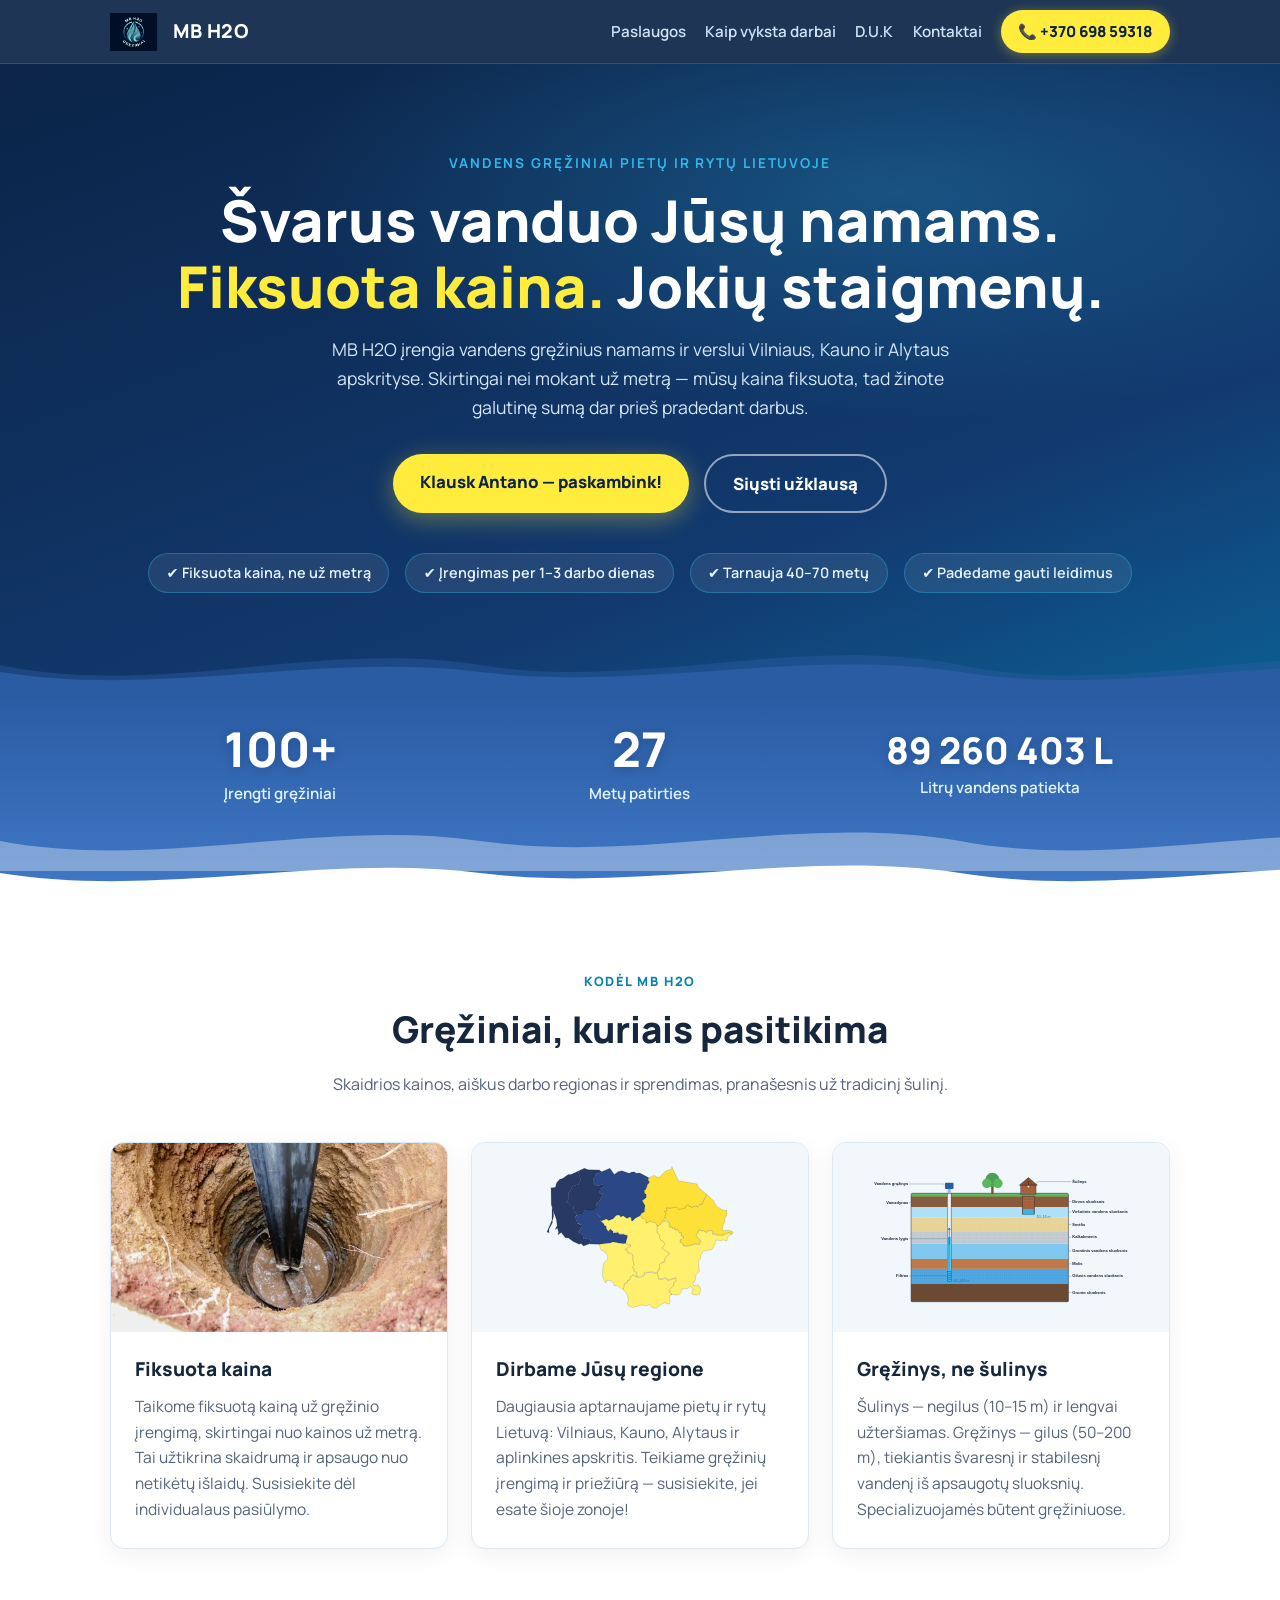
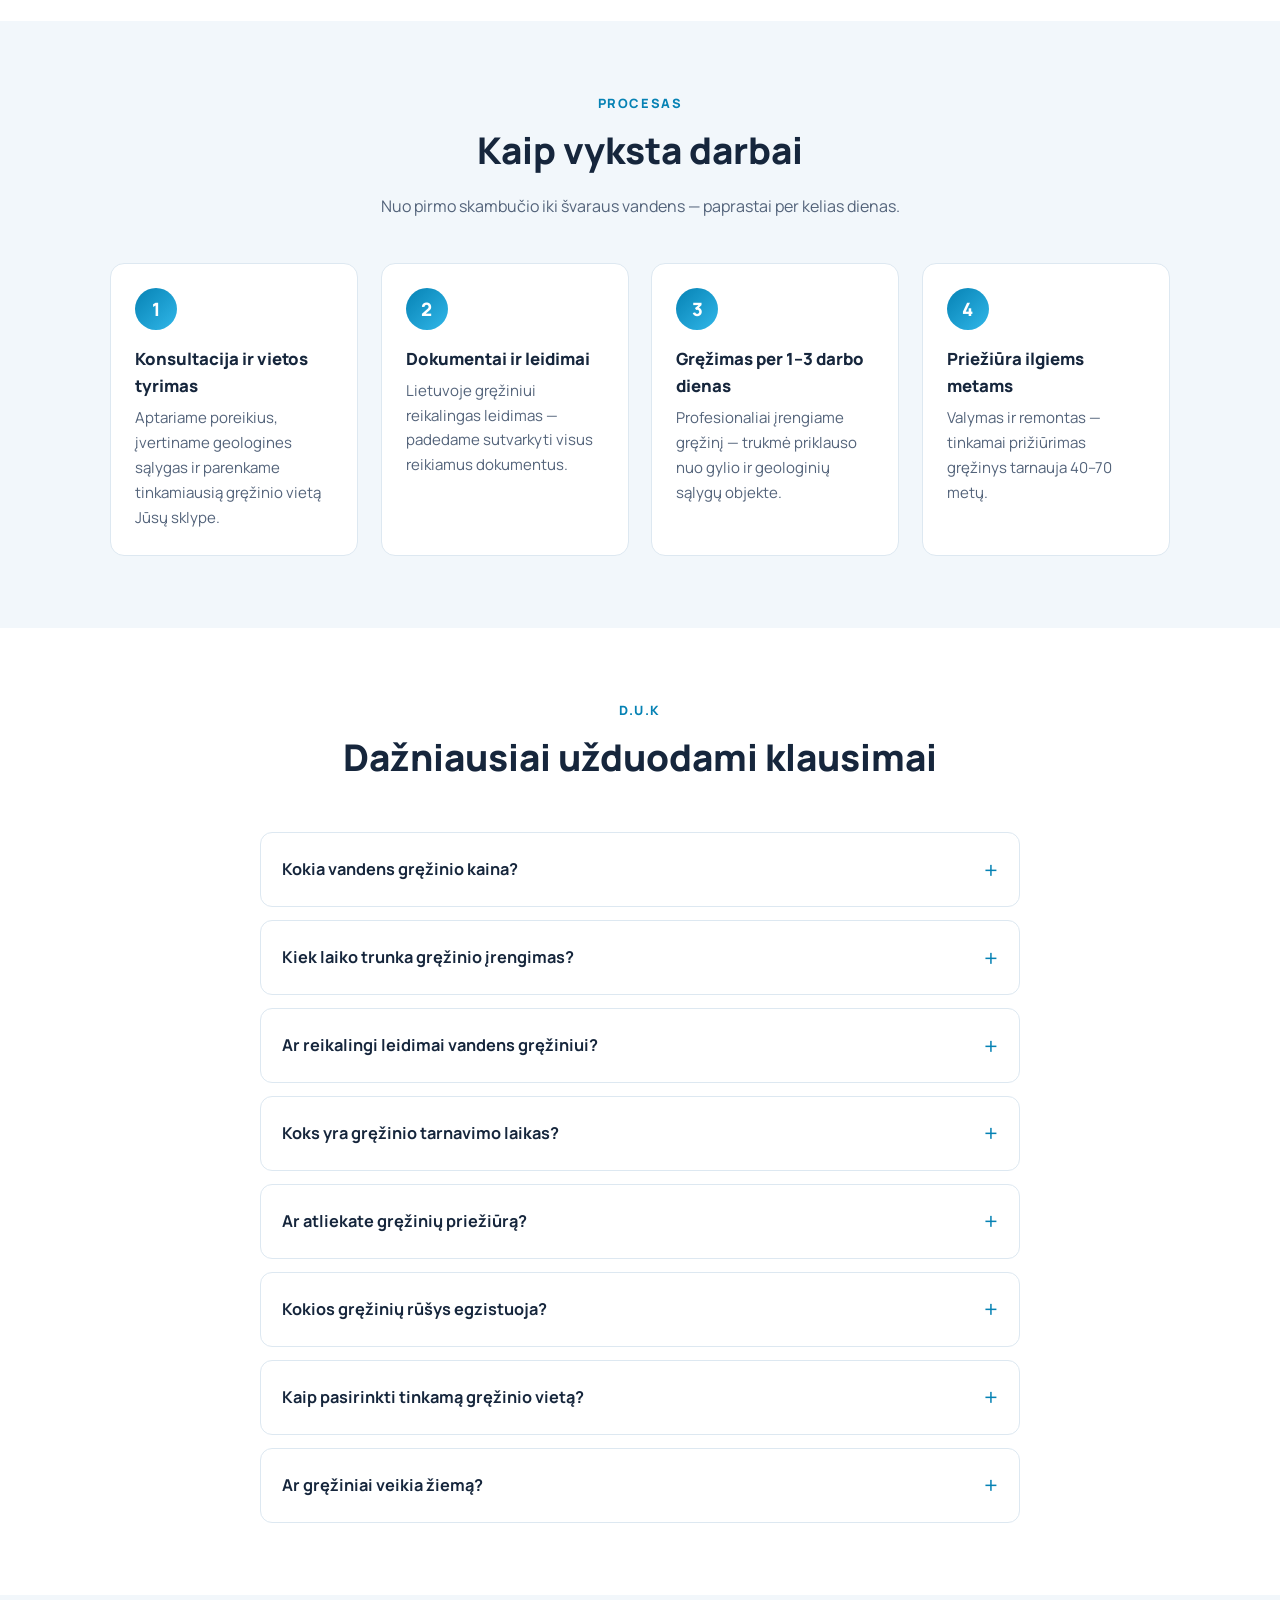
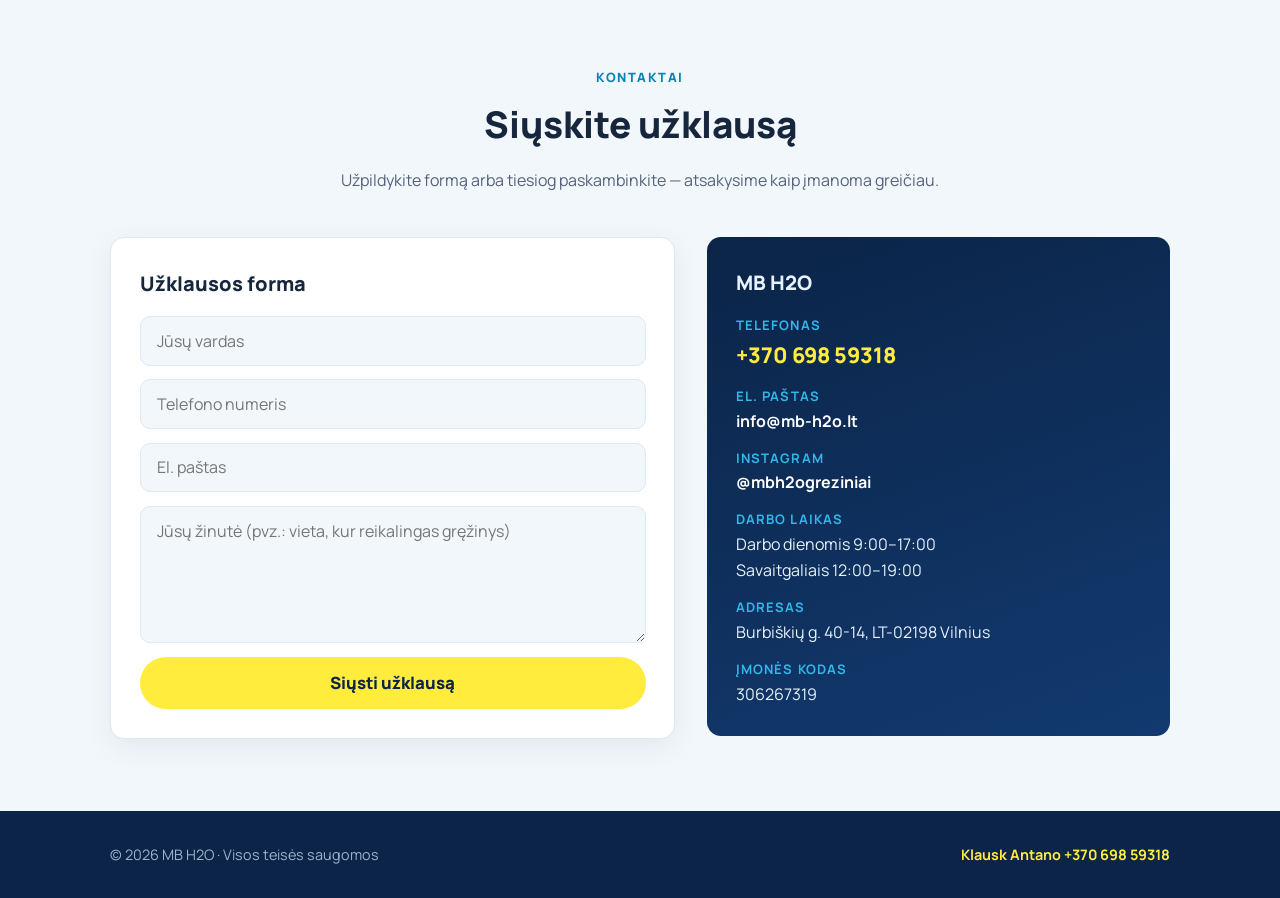
==== commit a2f48897: "Litre counter: 300 -> 175 L/day/household (end ~88 mln, below 100 mln, more defensible) Co-Authored-" ====
--- a/index.html
+++ b/index.html
@@ -255,7 +255,7 @@
           <!-- experience auto-increments every January 1 (started 1999) -->
           <div class="stat reveal"><div class="num"><span class="count exp-years" data-start-year="1999">0</span></div><div class="lbl">Metų patirties</div></div>
           <!-- Estimate: 100+ wells accruing linearly since 1999 (median well ~13.5y active)
-               x 300 L/day per household. Ticks live at ~0.35 L/s.
+               x 175 L/day per household (conservative rural draw). Ends ~88 mln, ticks live.
                "100+" is deliberate: exact count is unknown and this never needs updating. -->
           <div class="stat reveal"><div class="num water"><span id="waterCount">0</span> L</div><div class="lbl">Litrų vandens patiekta</div></div>
         </div>
@@ -436,9 +436,9 @@
 }, { threshold: 0.5 });
 document.querySelectorAll('.count').forEach(el => countIo.observe(el));
 
-// Live water counter: 100 wells accrued linearly since 1999, 300 L/day/household
+// Live water counter: 100 wells accrued linearly since 1999, 175 L/day/household (conservative rural draw)
 (() => {
-  const WELLS = 100, START_YEAR = 1999, LITRES_PER_DAY = 300;
+  const WELLS = 100, START_YEAR = 1999, LITRES_PER_DAY = 175;
   const el = document.getElementById('waterCount');
   const yearsMs = Date.now() - new Date(START_YEAR, 0, 1).getTime();
   const years = yearsMs / (365.25 * 24 * 3600 * 1000);
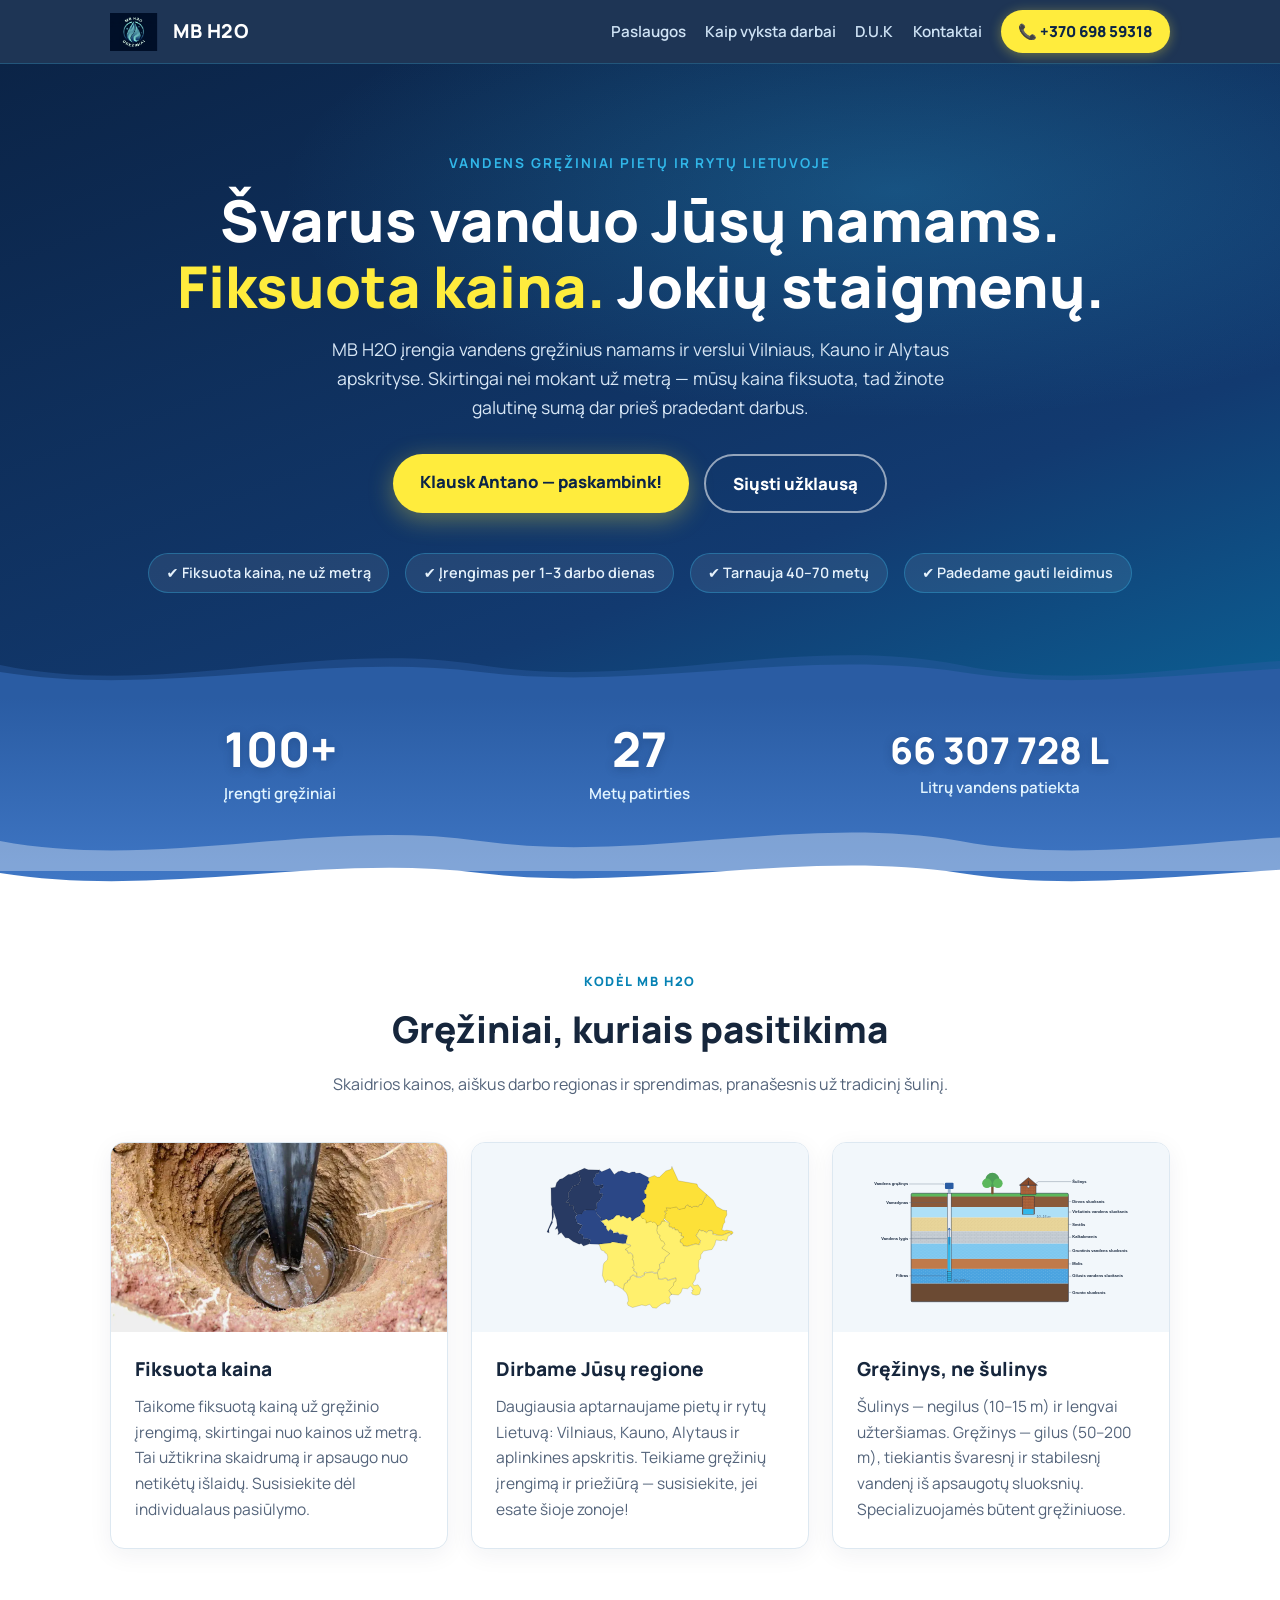
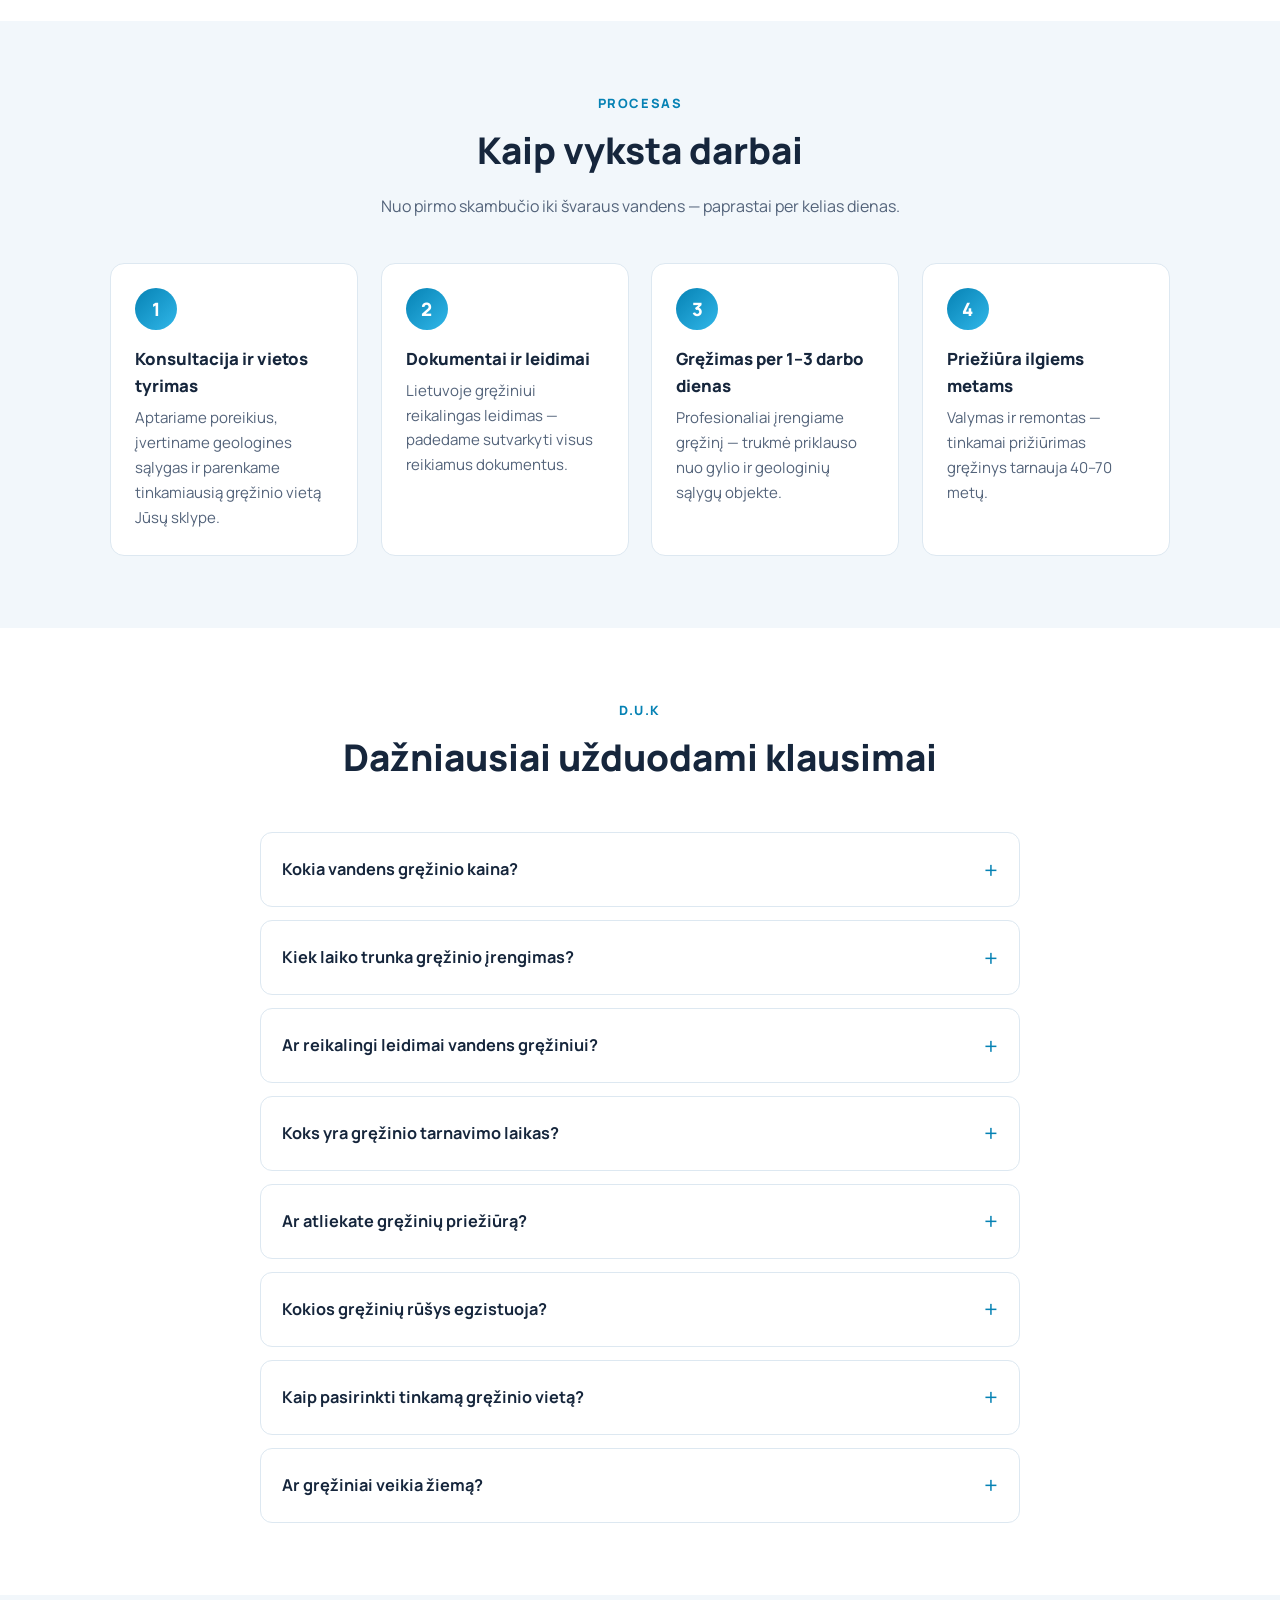
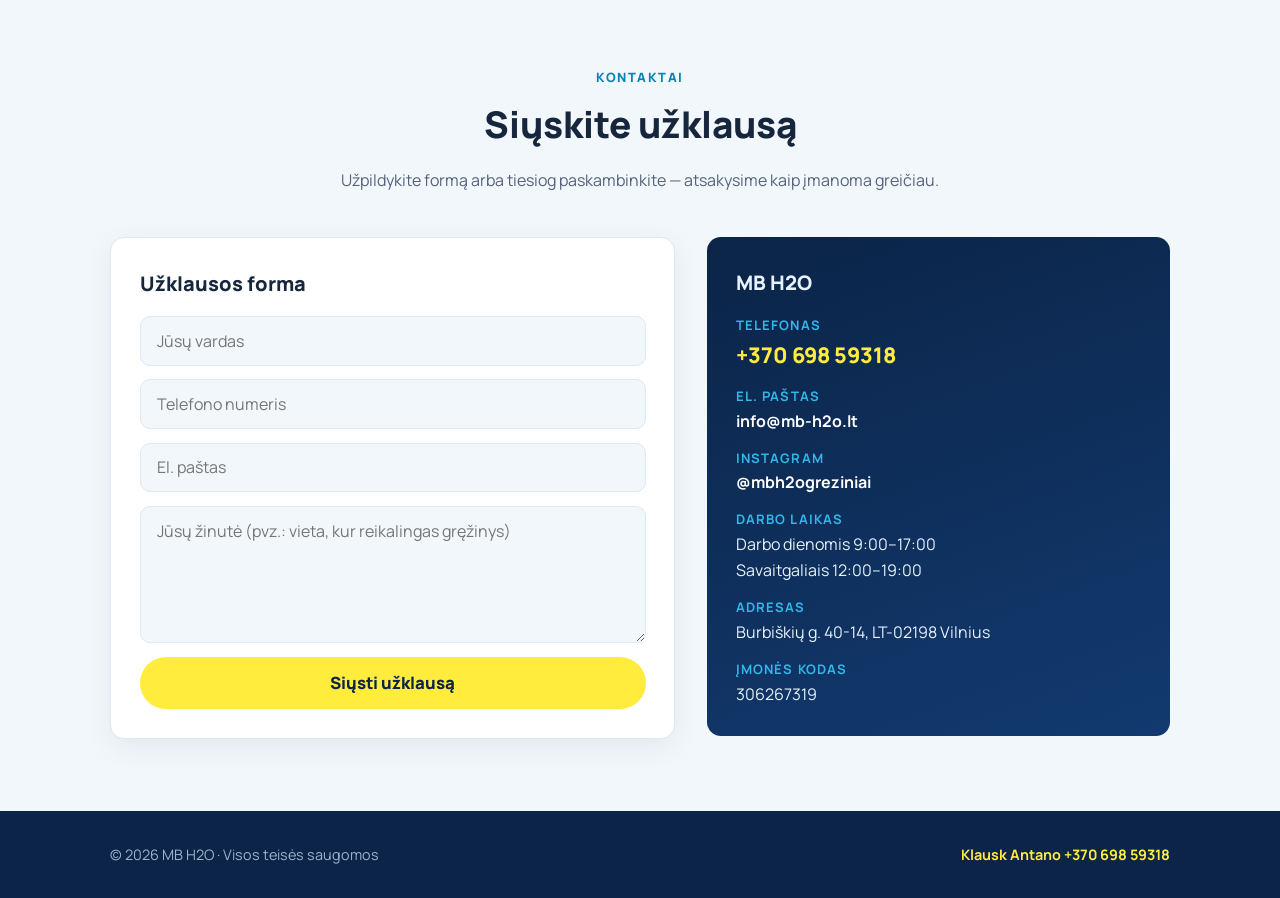
==== commit 01179e8e: "Litre counter: 175 -> 130 L/day/household (2-person home at region's real ~65 L/person, ends ~65 mln" ====
--- a/index.html
+++ b/index.html
@@ -255,7 +255,7 @@
           <!-- experience auto-increments every January 1 (started 1999) -->
           <div class="stat reveal"><div class="num"><span class="count exp-years" data-start-year="1999">0</span></div><div class="lbl">Metų patirties</div></div>
           <!-- Estimate: 100+ wells accruing linearly since 1999 (median well ~13.5y active)
-               x 175 L/day per household (conservative rural draw). Ends ~88 mln, ticks live.
+               x 130 L/day per household (2-person home at Aukštaitija's ~65 L/person rate). Ends ~65 mln, ticks live.
                "100+" is deliberate: exact count is unknown and this never needs updating. -->
           <div class="stat reveal"><div class="num water"><span id="waterCount">0</span> L</div><div class="lbl">Litrų vandens patiekta</div></div>
         </div>
@@ -436,9 +436,9 @@
 }, { threshold: 0.5 });
 document.querySelectorAll('.count').forEach(el => countIo.observe(el));
 
-// Live water counter: 100 wells accrued linearly since 1999, 175 L/day/household (conservative rural draw)
+// Live water counter: 100 wells accrued linearly since 1999, 130 L/day/household (2-person home at ~65 L/person, Aukštaitija rate)
 (() => {
-  const WELLS = 100, START_YEAR = 1999, LITRES_PER_DAY = 175;
+  const WELLS = 100, START_YEAR = 1999, LITRES_PER_DAY = 130;
   const el = document.getElementById('waterCount');
   const yearsMs = Date.now() - new Date(START_YEAR, 0, 1).getTime();
   const years = yearsMs / (365.25 * 24 * 3600 * 1000);
